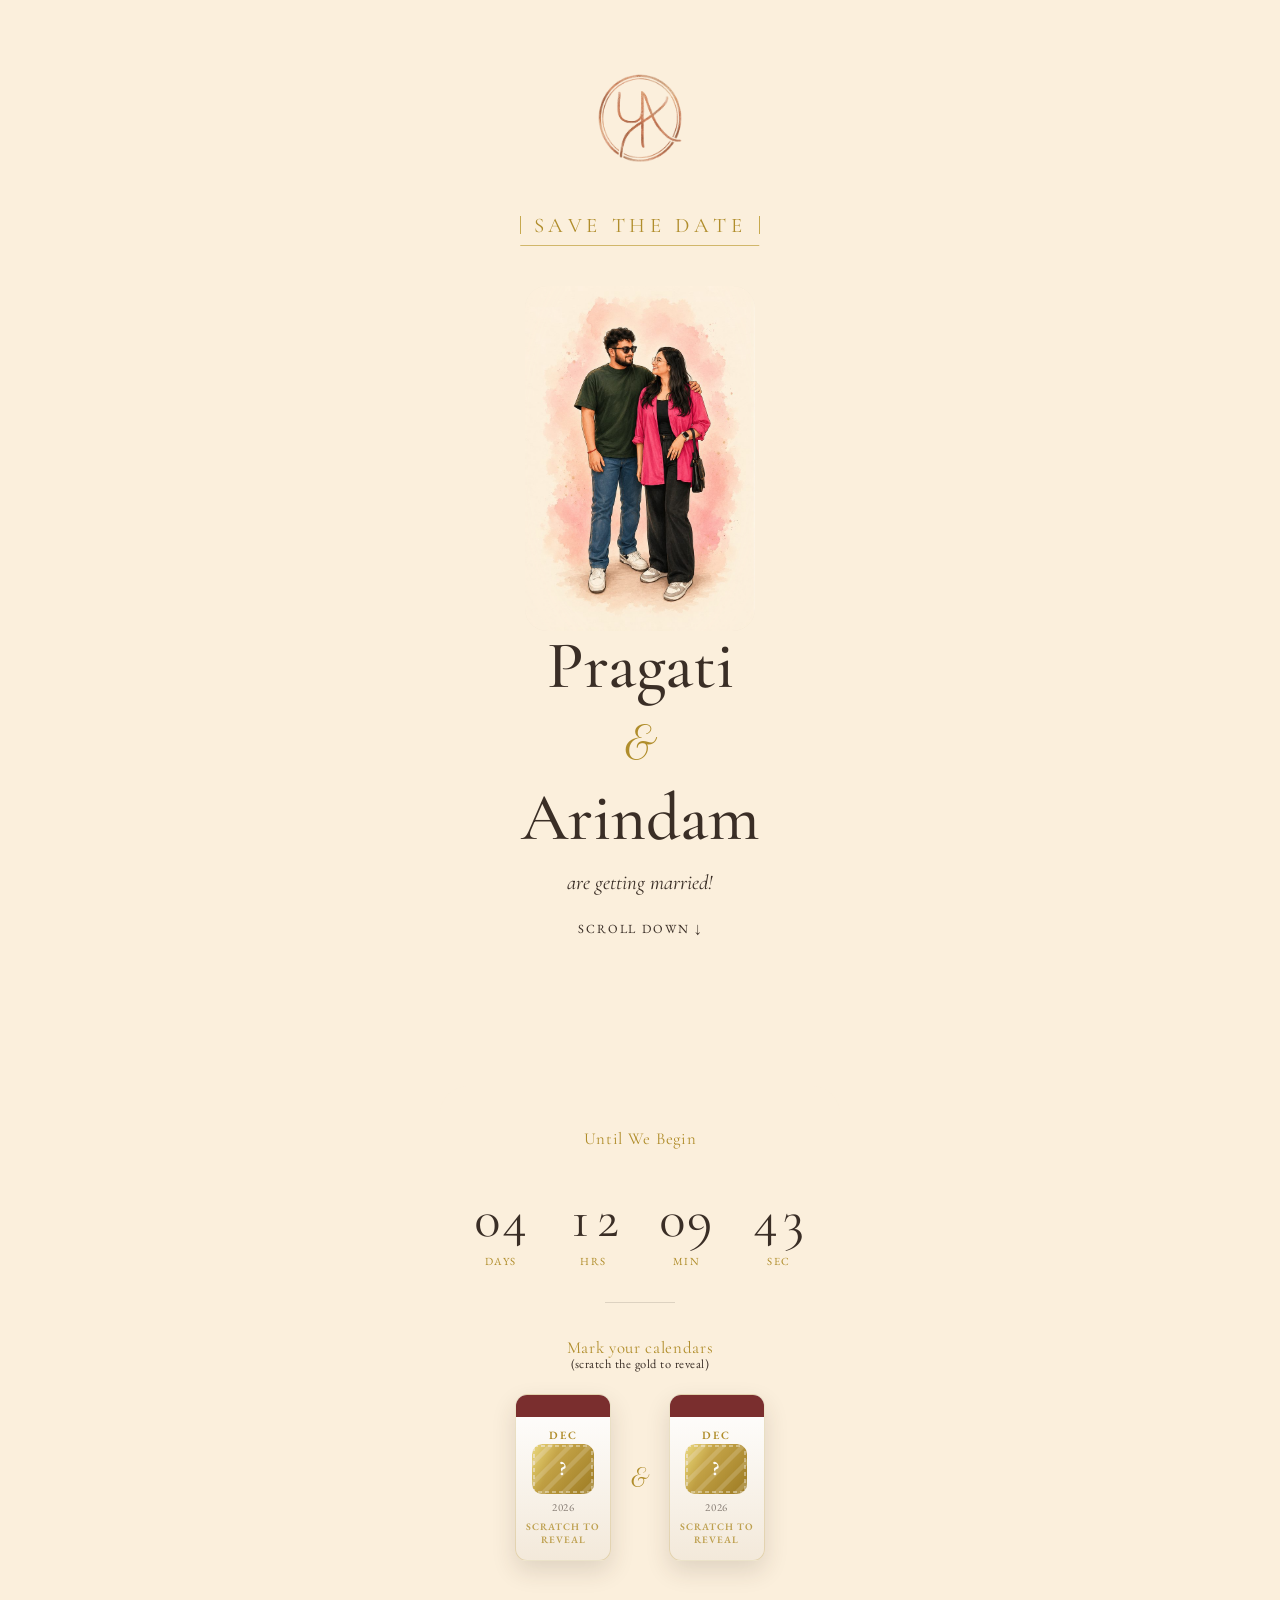
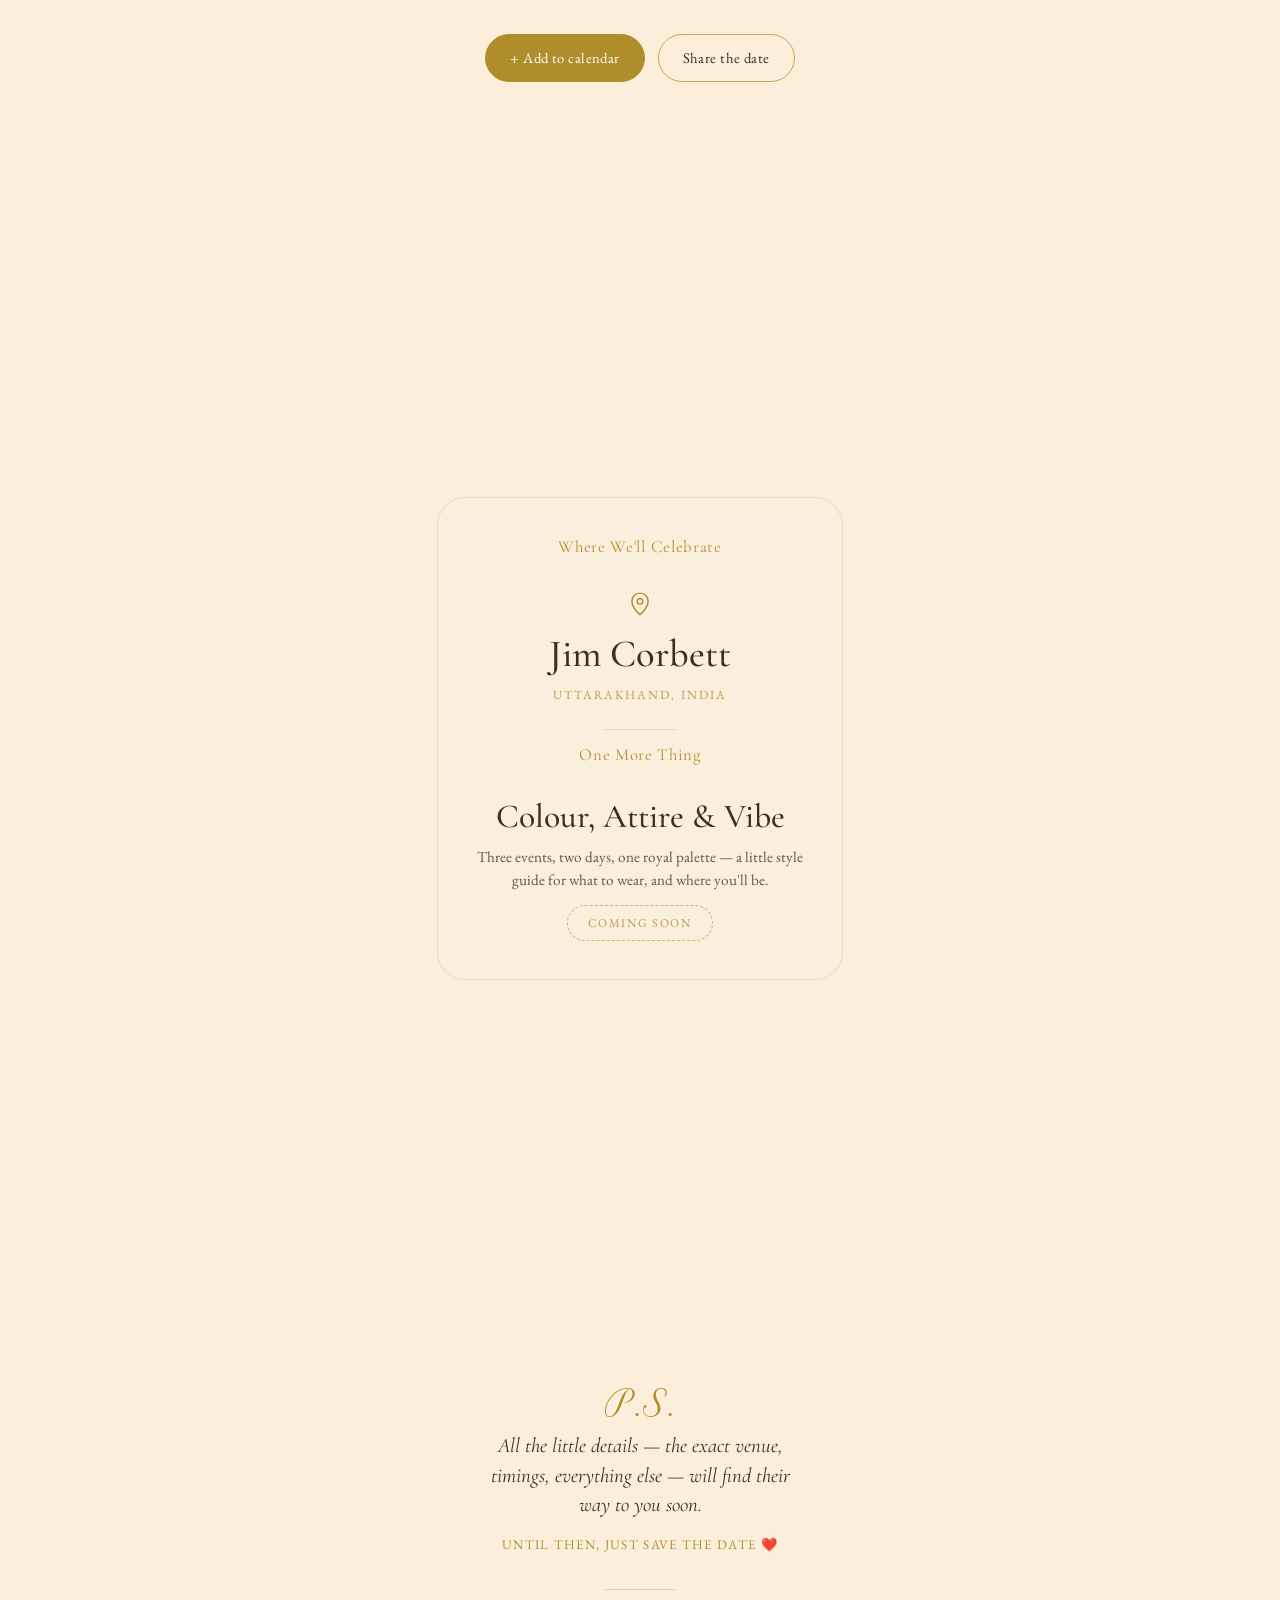
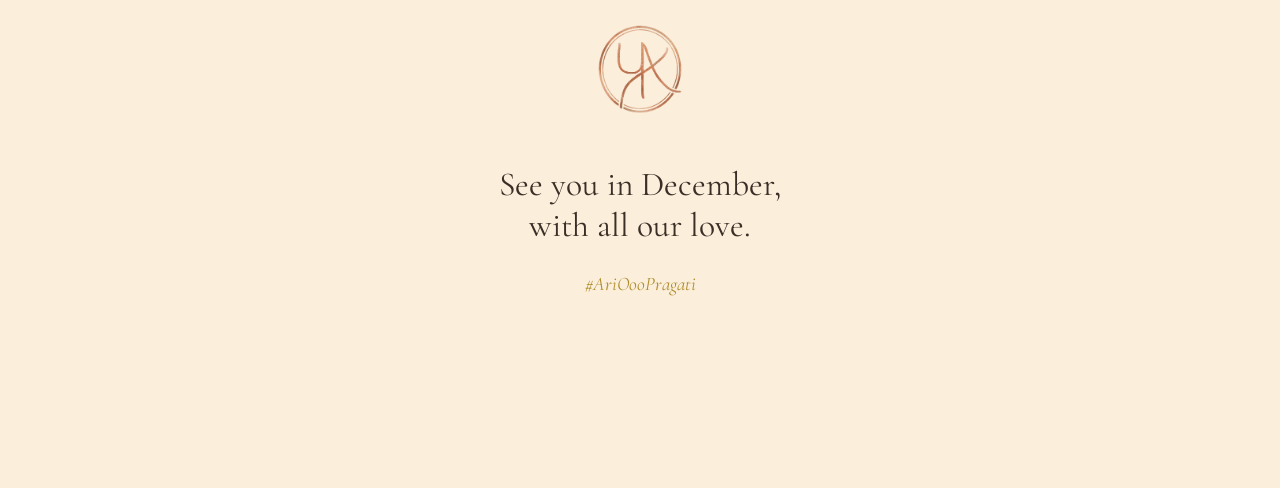
==== index.html @ 804a7d9b "Add location card" ====
<!DOCTYPE html>
<html lang="en">
<head>
<meta charset="UTF-8">
<meta name="viewport" content="width=device-width, initial-scale=1.0, viewport-fit=cover">
<title>Pragati &amp; Arindam — Save the Date</title>
<meta name="description" content="Pragati &amp; Arindam are getting married, 11–12 December 2026.">
<meta property="og:title" content="Pragati &amp; Arindam — Save the Date">
<meta property="og:description" content="11–12 December 2026 · #AriOooPragati">
<meta property="og:type" content="website">
<meta name="theme-color" content="#FBF4E8">

<link rel="preconnect" href="https://fonts.googleapis.com">
<link rel="preconnect" href="https://fonts.gstatic.com" crossorigin>
<link href="https://fonts.googleapis.com/css2?family=Cormorant+Garamond:ital,wght@0,400;0,500;0,600;1,500&family=EB+Garamond:wght@400;500;600&family=Petit+Formal+Script&display=swap" rel="stylesheet">

<link rel="stylesheet" href="css/style.css">
<link rel="icon" href="data:image/svg+xml,<svg xmlns=%22http://www.w3.org/2000/svg%22 viewBox=%220 0 100 100%22><text y=%22.9em%22 font-size=%2290%22>❤️</text></svg>">
</head>
<body>

<a class="skip-link" href="#main">Skip to content</a>

<div class="ambient-petals" id="ambient-petals" aria-hidden="true"></div>

<main id="main">

  <!-- ============ HERO ============ -->
  <section id="hero" class="section hero" aria-label="Announcement">
    <div class="monogram monogram--tap" id="hero-monogram" role="button" tabindex="0" aria-label="Tap for a surprise">
       <img src="assets/monogram.PNG" alt="P and A monogram" class="monogram-img">
    </div>

    <p class="std" aria-label="Save the date">
      <span class="std-bracket" aria-hidden="true"></span>
      <span class="std-word" id="std-word" aria-hidden="true">SAVE THE DATE</span>
      <span class="std-bracket" aria-hidden="true"></span>
    </p>

    <!-- Illustrated couple -->
    <div class="couple-wrap reveal r5" id="couple-wrap" role="button" tabindex="0" aria-label="Tap to celebrate">
      <div class="couple-tilt" id="couple-tilt">
        <img class="couple-illustration" id="couple-photo" src="assets/couple.jpg" alt="Illustrated caricature of Pragati and Arindam" width="700" height="1051" loading="eager">
      </div>
    </div>

    <h1 class="hero-names">
      <span class="reveal r1">Pragati</span>
      <span class="reveal r2 hero-amp"><span class="amp-glyph">&amp;</span></span>
      <span class="reveal r3">Arindam</span>
    </h1>
    <p class="reveal r4 hero-sub">are getting married!</p>


    <p class="reveal r7 scroll-cue" aria-hidden="true">scroll down <span class="cue-arrow">↓</span></p>
  </section>

  <!-- ============ SAVE THE DATE — Calendar flip ============ -->
  <section id="save-date" class="section save-date-section">
    <div class="save-date-wrapper">
        <div class="countdown-block will-reveal">
            <p class="eyebrow">Until We Begin</p>
            <div class="countdown" id="countdown-clock">
              <div class="count-unit"><span class="count-num" id="cd-days">00</span><span class="count-label">days</span></div>
              <div class="count-unit"><span class="count-num" id="cd-hours">00</span><span class="count-label">hrs</span></div>
              <div class="count-unit"><span class="count-num" id="cd-mins">00</span><span class="count-label">min</span></div>
              <div class="count-unit"><span class="count-num" id="cd-secs">00</span><span class="count-label">sec</span></div>
            </div>
        </div>
        <div class="divider will-reveal"></div>
        <div class="calendar-block will-reveal">
          <p class="eyebrow will-reveal">Mark your calendars</p>
          <p class="scratch-note will-reveal">(scratch the gold to reveal)</p>
          <p class="sr-only">Wedding dates: December 11 and 12, 2026.</p>
          <div class="calendar-flip will-reveal">
            <div class="flip-card">
              <span class="flip-month">DEC</span>
              <span class="scratch-wrap" data-scratch-card>
                <span class="flip-day">11</span>
                <canvas class="scratch-canvas" aria-hidden="true"></canvas>
              </span>
              <span class="flip-year">2026</span>
              <span class="scratch-hint">scratch to reveal</span>
            </div>
            <span class="flip-joiner">&amp;</span>
            <div class="flip-card">
              <span class="flip-month">DEC</span>
              <span class="scratch-wrap" data-scratch-card>
                <span class="flip-day">12</span>
                <canvas class="scratch-canvas" aria-hidden="true"></canvas>
              </span>
              <span class="flip-year">2026</span>
              <span class="scratch-hint">scratch to reveal</span>
            </div>
          </div>
        </div>
    <div class="action-row will-reveal">
      <button class="btn btn-primary" id="add-calendar-btn" type="button">
        <span>+ Add to calendar</span>
      </button>
      <button class="btn btn-ghost" id="share-btn" type="button">
        <span>Share the date</span>
      </button>
    </div>
    <p class="toast" id="toast" role="status" aria-live="polite"></p>
    </div>
  </section>

  <!-- ============ VENUE + DRESS CODE TEASER (merged) ============ -->
  <section id="details-teaser" class="section venue-teaser-section">
    <div class="venue-teaser-wrapper will-reveal">
      <p class="eyebrow">Where We'll Celebrate</p>
      <svg class="venue-pin" viewBox="0 0 24 24" aria-hidden="true" focusable="false">
        <path d="M12 2C7.86 2 4.5 5.36 4.5 9.5 4.5 15.13 12 22 12 22s7.5-6.87 7.5-12.5C19.5 5.36 16.14 2 12 2z" fill="none" stroke="currentColor" stroke-width="1.3" stroke-linejoin="round"/>
        <circle cx="12" cy="9.5" r="2.6" fill="none" stroke="currentColor" stroke-width="1.3"/>
      </svg>
      <h2 class="venue-teaser-title">Jim Corbett</h2>
      <p class="venue-teaser-state">Uttarakhand, India</p>

      <div class="divider teaser-divider"></div>

      <p class="eyebrow">One More Thing</p>
      <h2 class="dress-teaser-title">Colour, Attire &amp; Vibe</h2>
      <p class="dress-teaser-sub">Three events, two days, one royal palette — a little style guide for what to wear, and where you'll be.</p>
      <span class="coming-soon-badge">Coming soon</span>
    </div>
  </section>

  <!-- ============ P.S. + CLOSING (merged) ============ -->
  <section id="closing" class="section closing-section">
    <p class="ps-mark will-reveal">P.S.</p>
    <p class="ps-line will-reveal">All the little details — the exact venue, timings, everything else — will find their way to you soon.</p>
    <p class="ps-sub will-reveal">Until then, just save the date ❤️</p>

    <div class="closing-divider will-reveal" aria-hidden="true"></div>

    <div class="monogram monogram--tap will-reveal" id="closing-monogram" role="button" tabindex="0" aria-label="Tap for a surprise">
      <img src="assets/monogram.PNG" alt="P and A monogram" class="monogram-img">
    </div>
    <p class="closing-line will-reveal">See you in December,</p>
    <p class="closing-line will-reveal">with all our love.</p>
    <p class="closing-hashtag will-reveal">#AriOooPragati</p>
  </section>

</main>

<script src="js/main.js" defer></script>
</body>
</html>
---- css/style.css ----
/* ============================================================
   Pragati & Arindam — Save the Date (v2)
   ============================================================ */

:root{
  --ivory: #fbefdc;
  --ivory-deep: #F3E9DA;
  --ink: #3A2E26;
  --gold: #B08D2B;
  --gold-soft: #C7A94F;
  --marigold: #E08A2C;
  --wine: #7A2E2E;

  --font-display: 'Cormorant Garamond', serif;
  --font-body: 'EB Garamond', serif;
  --font-script: 'Petit Formal Script', cursive;

  --ease: cubic-bezier(.22,.9,.28,1);

  /* Robust viewport height: vh first (universal fallback), dvh overrides where supported */
  --vh100: 100vh;
}

*, *::before, *::after{ box-sizing: border-box; -webkit-tap-highlight-color: transparent; }

html{
  scroll-behavior: smooth;
  -webkit-text-size-adjust: 100%;
  text-size-adjust: 100%;
}

body{
  margin:0;
  width: 100%;
  font-family: var(--font-body);
  background: var(--ivory);
  color: var(--ink);
  overflow-x: hidden;
  position: relative;
}

h1,h2,h3{ font-family: var(--font-display); font-weight: 500; margin: 0; }
p{ margin: 0; }
img{ max-width: 100%; display:block; }
a{ color: inherit; }
button{ font-family: inherit; }

.skip-link{
  position:absolute; left:-9999px; top:auto;
  background: var(--gold); color:#fff; padding: .6em 1em; z-index: 999;
}
.skip-link:focus{ left: 1em; top: 1em; }

/* ============ Section base — robust full height ============ */
.section{
  width: 100%;
  min-height: var(--vh100);
  min-height: 100dvh; /* progressive enhancement, ignored by unsupported browsers */
  display:flex;
  flex-direction: column;
  align-items:center;
  justify-content:center;
  text-align:center;
  padding: 3.2rem 1.5rem;
  position: relative;
}

.eyebrow{
  font-family: var(--font-display);
  font-size: 1.05rem;
  letter-spacing: .04em;
  color: var(--gold);
  margin-bottom: 1.4rem;
}

.std{
  font-family: var(--font-display);
  font-size: 1.3rem;
  letter-spacing: .22em;
  color: var(--gold);
  margin-bottom: 1.6rem;
  display: inline-flex;
  align-items: center;
  gap: .6em;
  position: relative;
}
.std-bracket{
  display: inline-block;
  width: 1px;
  height: .85em;
  background: var(--gold-soft);
  transform: scaleY(0);
  transform-origin: center;
  animation: bracket-open .6s var(--ease) forwards;
  animation-delay: .1s;
}
.std-word{ display: inline-flex; }
.std-letter{
  display: inline-block;
  opacity: 0;
  filter: blur(4px);
  transform: translateY(8px);
  animation: letter-ink-in .7s var(--ease) forwards;
}
.std::after{
  content: '';
  position: absolute;
  left: 50%;
  bottom: -8px;
  width: 0;
  height: 1px;
  background: var(--gold-soft);
  opacity: .8;
  transform: translateX(-50%);
  animation: underline-draw .8s ease-out forwards;
  animation-delay: 1.75s;
}
@keyframes bracket-open{ to{ transform: scaleY(1); } }
@keyframes letter-ink-in{ to{ opacity: 1; filter: blur(0); transform: translateY(0); } }
@keyframes underline-draw{ to{ width: 100%; } }


/* ============================================================
   Ambient petals — continuous, behind all content
   ============================================================ */
.ambient-petals{
  position: fixed;
  inset: 0;
  overflow: visible;
  pointer-events: none;
  z-index: 9999;
}
.petal{
  position:absolute;
  top: -5%;
  width: 9px; height: 13px;
  border-radius: 60% 0 60% 0;
  opacity: .4;
  animation-name: drift;
  animation-timing-function: linear;
  animation-iteration-count: infinite;
}
@keyframes drift{
  0%{ transform: translate(0,0) rotate(0deg); }
  100%{ transform: translate(var(--dx,40px), 108vh) rotate(320deg); }
}
.heart{
  position:absolute;
  width: 22px; height: 22px;
  opacity: .95;
  animation-name: heart-rise;
  animation-timing-function: ease-out;
  animation-fill-mode: forwards;
  pointer-events: none;
  z-index: 1;
}
.heart svg{ width: 100%; height: 100%; display: block; }
@keyframes heart-rise{
  0%{ transform: translate(0,0) scale(.6); opacity: .95; }
  100%{ transform: translate(var(--dx,0), -140px) scale(1.1); opacity: 0; }
}

/* "Double-tap to love" style pop, centered on the couple photo */
.big-heart{
  position: absolute;
  top: 46%;
  left: 50%;
  width: 30%;
  max-width: 78px;
  aspect-ratio: 32 / 29;
  transform: translate(-50%,-50%) scale(.3) rotate(-6deg);
  opacity: 0;
  pointer-events: none;
  z-index: 3;
  filter: drop-shadow(0 10px 20px rgba(122,46,46,.35));
  animation: big-heart-pop 1.05s cubic-bezier(.22,.9,.28,1) forwards;
}
.big-heart svg{ width: 100%; height: 100%; display: block; }
@keyframes big-heart-pop{
  0%{ opacity: 0; transform: translate(-50%,-50%) scale(.3) rotate(-6deg); }
  18%{ opacity: 1; transform: translate(-50%,-50%) scale(1.15) rotate(3deg); }
  34%{ transform: translate(-50%,-50%) scale(1) rotate(0deg); }
  78%{ opacity: 1; }
  100%{ opacity: 0; transform: translate(-50%,-50%) scale(1.06) translateY(-16%); }
}

/* ============================================================
   Sections sit above the ambient layer
   ============================================================ */
main > .section, .save-date-section, .closing-section{
  position: relative;
  z-index: 1;
}

/* ============================================================
   Monogram
   ============================================================ */
.monogram{
  display:inline-flex;
  align-items:center;
  justify-content:center;
  gap: .35rem;
  width: 136px; height: 136px;
  border-radius: 50%;
  position: relative;
  font-family: var(--font-display);
  color: var(--ink);
  margin-bottom: 1.6rem;
}
.monogram::before{
  content:'';
  position:absolute; inset: 7px;
  border-radius: 50%;
}
.mono-letter{ font-size: 1.9rem; font-weight: 500; }
.mono-amp{ font-family: var(--font-script); font-size: 1.4rem; color: var(--gold); }
.monogram-img{
  width: 100%;
  height: 100%;
  object-fit: contain;
  border-radius: 50%;
  padding: 6px;
}

.monogram--tap{
  cursor: pointer;
  transition: transform .4s var(--ease);
}
.monogram--tap:hover, .monogram--tap:focus-visible{ transform: scale(1.06); }
.monogram--tap.zapped{ animation: mono-bump .5s var(--ease); }
@keyframes mono-bump{
  0%{ transform: scale(1); }
  40%{ transform: scale(1.18); }
  100%{ transform: scale(1); }
}

/* ============================================================
   Hero
   ============================================================ */
.hero-names{
  font-size: clamp(2.5rem, 10.5vw, 4.2rem);
  line-height: 1.05;
  display:flex;
  flex-direction:column;
  align-items:center;
  gap: .08em;
}
.hero-amp{
  display: flex;
  align-items: center;
  justify-content: center;
  height: .85em;
  margin: .1em 0;
}
.amp-glyph{
  font-family: var(--font-script);
  font-size: .68em;
  line-height: 1;
  color: var(--gold);
  display: inline-block;
  transform: translateY(0.05em); /* nudge for this typeface's optical center; adjust if needed */
}
.hero-sub{
  font-family: var(--font-display);
  font-style: italic;
  font-size: 1.3rem;
  margin-top: 1rem;
  opacity: .85;
}
.hero-date{
  margin-top: .6rem;
  font-size: 1.05rem;
  letter-spacing: .12em;
  text-transform: uppercase;
  color: var(--gold);
}
.scroll-cue{
  margin-top: 1.6rem;
  font-size: .78rem;
  letter-spacing: .16em;
  text-transform: uppercase;
  opacity: .55;
}
.cue-arrow{ display:inline-block; animation: bob 1.8s ease-in-out infinite; }
@keyframes bob{ 0%,100%{ transform: translateY(0); } 50%{ transform: translateY(6px); } }

/* Reveal on load, staggered */
.reveal{
  opacity: 0;
  filter: blur(6px);
  transform: translateY(14px);
  animation: reveal-in 1s var(--ease) forwards;
}
.r1{ animation-delay: .1s; }
.r2{ animation-delay: .28s; }
.r3{ animation-delay: .42s; }
.r4{ animation-delay: .62s; }
.r5{ animation-delay: .8s; }
.r6{ animation-delay: 1.05s; }
.r7{ animation-delay: 1.25s; }
@keyframes reveal-in{
  to{ opacity: 1; filter: blur(0); transform: translateY(0); }
}

/* Generic scroll-reveal for below-fold elements */
.will-reveal{
  opacity: 0;
  transform: translateY(22px);
  transition: opacity .8s var(--ease), transform .8s var(--ease);
}
.will-reveal.in-view{ opacity: 1; transform: translateY(0); }

/* ============================================================
   Couple illustration (caricature)
   ============================================================ */
.couple-wrap{
  margin-top: 1.4rem;
  cursor: pointer;
  display:flex;
  flex-direction:column;
  align-items:center;
  gap: .5rem;
  position: relative;
}
.couple-wrap::before, .couple-wrap::after{
  content:'';
  position: absolute;
  top: 46%;
  left: 50%;
  width: 210px;
  height: 210px;
  transform: translate(-50%,-50%) scale(.6);
  border-radius: 50%;
  border: 1px solid rgba(176,141,43,.4);
  opacity: 0;
  pointer-events: none;
  z-index: -1;
}
.couple-wrap.tapped::before{ animation: halo-ripple 1.15s ease-out; }
.couple-wrap.tapped::after{ animation: halo-ripple 1.15s ease-out .2s; }
@keyframes halo-ripple{
  0%{ opacity: .7; transform: translate(-50%,-50%) scale(.62); }
  100%{ opacity: 0; transform: translate(-50%,-50%) scale(1.28); }
}
.couple-tilt{
  transform-origin: 50% 85%;
  transition: transform .12s ease-out;
}
.couple-illustration{
  width: min(58vw, 230px);
  height: auto;
  border-radius: 22px;
  transform-origin: 50% 100%;
  transition: transform .15s ease-out;
  filter: drop-shadow(0 14px 22px rgba(58,46,38,.18));
  -webkit-mask-image: radial-gradient(ellipse 78% 92% at 50% 46%, black 62%, transparent 100%);
  mask-image: radial-gradient(ellipse 78% 92% at 50% 46%, black 62%, transparent 100%);
  animation: sway 4.6s ease-in-out infinite;
}
@keyframes sway{
  0%,100%{ transform: rotate(0deg) translateY(0); }
  50%{ transform: rotate(.6deg) translateY(-3px); }
}
.couple-caption{
  font-size: .78rem;
  letter-spacing: .06em;
  color: var(--gold);
  opacity: .75;
}
.couple-wrap.tapped .couple-illustration{
  animation: loving-pulse 1.15s cubic-bezier(.33,0,.2,1);
}
@keyframes loving-pulse{
  0%{ transform: scale(1); filter: drop-shadow(0 14px 22px rgba(58,46,38,.18)); }
  45%{ transform: scale(1.035); filter: drop-shadow(0 20px 30px rgba(176,141,43,.3)); }
  100%{ transform: scale(1); filter: drop-shadow(0 14px 22px rgba(58,46,38,.18)); }
}

.sr-only{
  position: absolute;
  width: 1px; height: 1px;
  padding: 0; margin: -1px;
  overflow: hidden;
  clip: rect(0,0,0,0);
  white-space: nowrap;
  border: 0;
}

/* ============================================================
   Save the date — flip calendar
   ============================================================ */

.save-date-wrapper{
    max-width:700px;
    margin:auto;

    padding:42px 32px;

    border-radius:28px;

    background:rgba(251, 239, 220);
    backdrop-filter:blur(18px);

    display:flex;
    flex-direction:column;
    gap:34px;
}

.divider{
    width:70px;
    height:1px;
    background:rgba(0,0,0,.12);
    margin:auto;
}

.save-title{

    font-size:2rem;
    font-family:var(--heading-font);

    margin-bottom:.4rem;
}

.save-subtitle{

    font-size:1rem;
    letter-spacing:.15em;

    text-transform:uppercase;

    opacity:.7;

    margin-bottom:24px;
}

.countdown-block{

    display:flex;
    flex-direction:column;

    align-items:center;

    gap:20px;
}

.calendar-block{

    text-align:center;

    display:flex;

    flex-direction:column;

    align-items:center;
}

.calendar-flip{
  display:flex;
  align-items:center;
  gap: 1.1rem;
  margin-bottom: 2.4rem;
}
.flip-card{
  width: 96px;
  background: linear-gradient(180deg, #fff, var(--ivory-deep));
  border-radius: 12px;
  box-shadow: 0 10px 24px rgba(58,46,38,.14), 0 1px 0 rgba(255,255,255,.6) inset;
  padding: .8rem 0 .9rem;
  display:flex;
  flex-direction:column;
  align-items:center;
  border: 1px solid rgba(176,141,43,.25);
  position: relative;
  overflow:hidden;
}
.flip-card::before{
  content:'';
  position:absolute; top:0; left:0; right:0; height: 22px;
  background: var(--wine);
}
.flip-month{
  margin-top: 20px;
  font-size: .7rem;
  letter-spacing: .16em;
  color: var(--gold);
  font-weight: 600;
}
.flip-day{
  font-family: var(--font-display);
  font-size: 2.6rem;
  line-height: 1;
  margin-top: .15rem;
}
.flip-year{ font-size: .68rem; opacity: .6; margin-top: .2rem; letter-spacing: .08em; }
.flip-joiner{ font-family: var(--font-script); font-size: 1.6rem; color: var(--gold); }

/* ---- Scratch-to-reveal date ---- */
.scratch-note{
  font-size: .78rem;
  letter-spacing: .04em;
  opacity: .6;
  margin: -1.6rem 0 1.4rem;
}
.scratch-wrap{
  position: relative;
  display: flex;
  align-items: center;
  justify-content: center;
  min-width: 3.9rem;
  min-height: 2.7rem;
  padding: .2rem .3rem;
  margin: .15rem 0;
  border-radius: 10px;
  overflow: hidden;
}
.scratch-canvas{
  position: absolute;
  inset: 0;
  border-radius: 10px;
  cursor: grab;
  touch-action: none;
  box-shadow: 0 1px 0 rgba(255,255,255,.35) inset;
  transition: opacity .55s var(--ease), transform .55s var(--ease);
}
.scratch-canvas:active{ cursor: grabbing; }
.scratch-canvas.revealed{
  opacity: 0;
  transform: scale(1.18);
  pointer-events: none;
}
.scratch-wrap::after{
  content: '';
  position: absolute;
  inset: 0;
  border-radius: 10px;
  background: linear-gradient(115deg, transparent 25%, rgba(255,255,255,.65) 50%, transparent 75%);
  background-size: 220% 100%;
  background-position: -60% 0;
  animation: scratch-shimmer 2.4s ease-in-out infinite;
  mix-blend-mode: overlay;
  pointer-events: none;
}
.scratch-wrap.done::after{ display: none; }
@keyframes scratch-shimmer{
  0%{ background-position: -60% 0; }
  55%, 100%{ background-position: 160% 0; }
}
.scratch-hint{
  display: block;
  margin-top: .35rem;
  font-size: .62rem;
  font-weight: 600;
  letter-spacing: .1em;
  text-transform: uppercase;
  color: var(--gold);
  opacity: .8;
  transition: opacity .4s var(--ease);
}
.scratch-hint.done{ opacity: 0; }

/* Buttons */
.action-row{ display:flex; gap: .8rem; flex-wrap: wrap; justify-content:center; }
.btn{
  border-radius: 999px;
  padding: .85rem 1.5rem;
  font-size: .92rem;
  letter-spacing: .03em;
  border: 1px solid var(--gold-soft);
  background: transparent;
  color: var(--ink);
  cursor: pointer;
  transition: transform .25s var(--ease), background .25s var(--ease), color .25s var(--ease);
}
.btn-primary{ background: var(--gold); color: #fff; border-color: var(--gold); }
.btn:hover, .btn:focus-visible{ transform: translateY(-2px); }
.btn-primary:hover{ background: #9c7a22; }
.btn-ghost:hover{ background: rgba(176,141,43,.08); }

.toast{
  margin-top: 1rem;
  font-size: .85rem;
  color: var(--gold);
  min-height: 1.2em;
  opacity: 0;
  transition: opacity .4s var(--ease);
}
.toast.show{ opacity: 1; }

/* ============================================================
   Countdown
   ============================================================ */
.countdown{ display:flex; gap: clamp(1rem, 4vw, 2.2rem); }
.count-unit{ display:flex; flex-direction:column; align-items:center; min-width: 3.6rem; }
.count-num{
  font-family: var(--font-display);
  font-size: clamp(2.2rem, 8vw, 3.4rem);
  font-variant-numeric: tabular-nums;
  line-height:1;
}
.count-label{ margin-top: .5rem; font-size: .68rem; letter-spacing: .14em; text-transform: uppercase; color: var(--gold); }

/* ============================================================
   Events — swipeable card carousel
   ============================================================ */
.events-hint{ font-size: .78rem; letter-spacing: .06em; opacity: .55; margin-bottom: 1.6rem; }

.card-carousel{
  display:flex;
  gap: 1rem;
  overflow-x: auto;
  scroll-snap-type: x mandatory;
  width: 100%;
  max-width: 420px;
  padding: .4rem .2rem 1rem;
  -webkit-overflow-scrolling: touch;
  scrollbar-width: none;
}
.card-carousel::-webkit-scrollbar{ display:none; }

.event-card-mini{
  flex: 0 0 100%;
  scroll-snap-align: center;
  background: #fff;
  border-radius: 18px;
  border: 1px solid rgba(176,141,43,.2);
  box-shadow: 0 12px 28px rgba(58,46,38,.08);
  padding: 1.6rem 1.5rem;
  text-align: left;
  border-top: 4px solid var(--accent);
}
.mini-eyebrow{ font-size: .7rem; letter-spacing: .18em; text-transform: uppercase; color: var(--accent); }
.mini-title{ font-size: 1.7rem; margin-top: .3rem; }
.mini-time{ font-family: var(--font-display); font-style: italic; opacity: .75; margin-top: .15rem; }
.mini-desc{ margin-top: .7rem; font-size: .95rem; line-height: 1.45; }
.mini-dress{ margin-top: .8rem; font-size: .88rem; line-height: 1.4; }
.mini-swatches{ display:flex; gap: .4rem; margin-top: .7rem; }
.mini-swatches span{ width: 18px; height: 18px; border-radius: 50%; border: 1px solid rgba(0,0,0,.1); }
.mini-venue{ margin-top: .8rem; font-size: .82rem; opacity: .65; }

.carousel-dots{ display:flex; gap: .5rem; margin-top: .4rem; }
.dot{ width: 6px; height: 6px; border-radius: 50%; background: rgba(176,141,43,.3); transition: background .3s var(--ease), transform .3s var(--ease); }
.dot.active{ background: var(--gold); transform: scale(1.3); }

/* ============================================================
   Venue teaser
   ============================================================ */
.venue-teaser-section{ padding-top: 2rem; padding-bottom: 2rem; }
.venue-teaser-wrapper{
  max-width: 460px;
  margin: auto;
  padding: 38px 32px;
  border-radius: 28px;
  background: rgba(251, 239, 220, .6);
  border: 1px solid rgba(176,141,43,.18);
  display: flex;
  flex-direction: column;
  align-items: center;
  gap: .55rem;
}
.venue-pin{
  width: 26px;
  height: 26px;
  color: var(--gold);
  margin-top: .2rem;
  margin-bottom: .3rem;
}
.venue-teaser-title{ font-size: clamp(1.9rem, 7vw, 2.4rem); }
.venue-teaser-state{
  font-size: .78rem;
  letter-spacing: .16em;
  text-transform: uppercase;
  color: var(--gold);
  opacity: .85;
}
.venue-teaser-sub{
  margin-top: .7rem;
  font-size: .95rem;
  line-height: 1.5;
  opacity: .8;
  max-width: 340px;
}
.venue-teaser-wrapper .coming-soon-badge{ margin-top: .3rem; }
.teaser-divider{ margin: 1.1rem auto .3rem; }

/* ============================================================
   Dress code teaser
   ============================================================ */
.dress-teaser-section{ padding-top: 2rem; padding-bottom: 2rem; }
.dress-teaser-wrapper{
  max-width: 460px;
  margin: auto;
  padding: 38px 32px;
  border-radius: 28px;
  background: rgba(251, 239, 220, .6);
  border: 1px solid rgba(176,141,43,.18);
  display: flex;
  flex-direction: column;
  align-items: center;
  gap: .9rem;
}
.dress-teaser-title{ font-size: clamp(1.7rem, 6vw, 2.1rem); }
.dress-teaser-sub{
  font-size: .95rem;
  line-height: 1.5;
  opacity: .8;
  max-width: 340px;
}
.coming-soon-badge{
  margin-top: .6rem;
  display: inline-block;
  padding: .55rem 1.3rem;
  border-radius: 999px;
  border: 1px dashed var(--gold-soft);
  font-size: .74rem;
  letter-spacing: .14em;
  text-transform: uppercase;
  color: var(--gold);
  opacity: .85;
}

/* ============================================================
   Contacts
   ============================================================ */
/* ============================================================
   P.S. note — informal, no card, matches ink/gold language
   ============================================================ */
.ps-mark{
  font-family: var(--font-script);
  font-size: 2.2rem;
  color: var(--gold);
  margin-bottom: .4rem;
}
.ps-line{
  font-family: var(--font-display);
  font-style: italic;
  font-size: 1.3rem;
  line-height: 1.4;
  max-width: 320px;
}
.ps-sub{
  margin-top: 1.1rem;
  font-size: .82rem;
  letter-spacing: .1em;
  text-transform: uppercase;
  color: var(--gold);
  opacity: .8;
}

/* ============================================================
   Closing (now shares a page with the P.S. note above it)
   ============================================================ */
.closing-divider{
  width: 70px;
  height: 1px;
  background: rgba(0,0,0,.12);
  margin: 2.2rem 0 .2rem;
}
.closing-section .monogram{ margin-top: .6rem; }
.closing-line{ font-family: var(--font-display); font-size: clamp(1.5rem, 6vw, 2.1rem); }
.closing-hashtag{
  margin-top: 1.6rem;
  font-family: var(--font-display);
  font-style: italic;
  font-size: 1.2rem;
  color: var(--gold);
}

/* ============================================================
   Accessibility
   ============================================================ */
:focus-visible{ outline: 2px solid var(--gold); outline-offset: 3px; }

/* Reduced-motion is intentionally not special-cased here — every animation
   on this page (petals, hearts, taps, idle sway, tilt) always plays, on
   every device, regardless of system motion settings. This is a deliberate
   choice for a small, personal invite site rather than a general product. */

@media (max-width: 380px){
  .monogram{ width: 96px; height: 96px; }
  .mono-letter{ font-size: 1.6rem; }
  .countdown{ gap: .8rem; }
  .flip-card{ width: 84px; }
  .scratch-wrap{ min-width: 3.3rem; min-height: 2.3rem; }
}
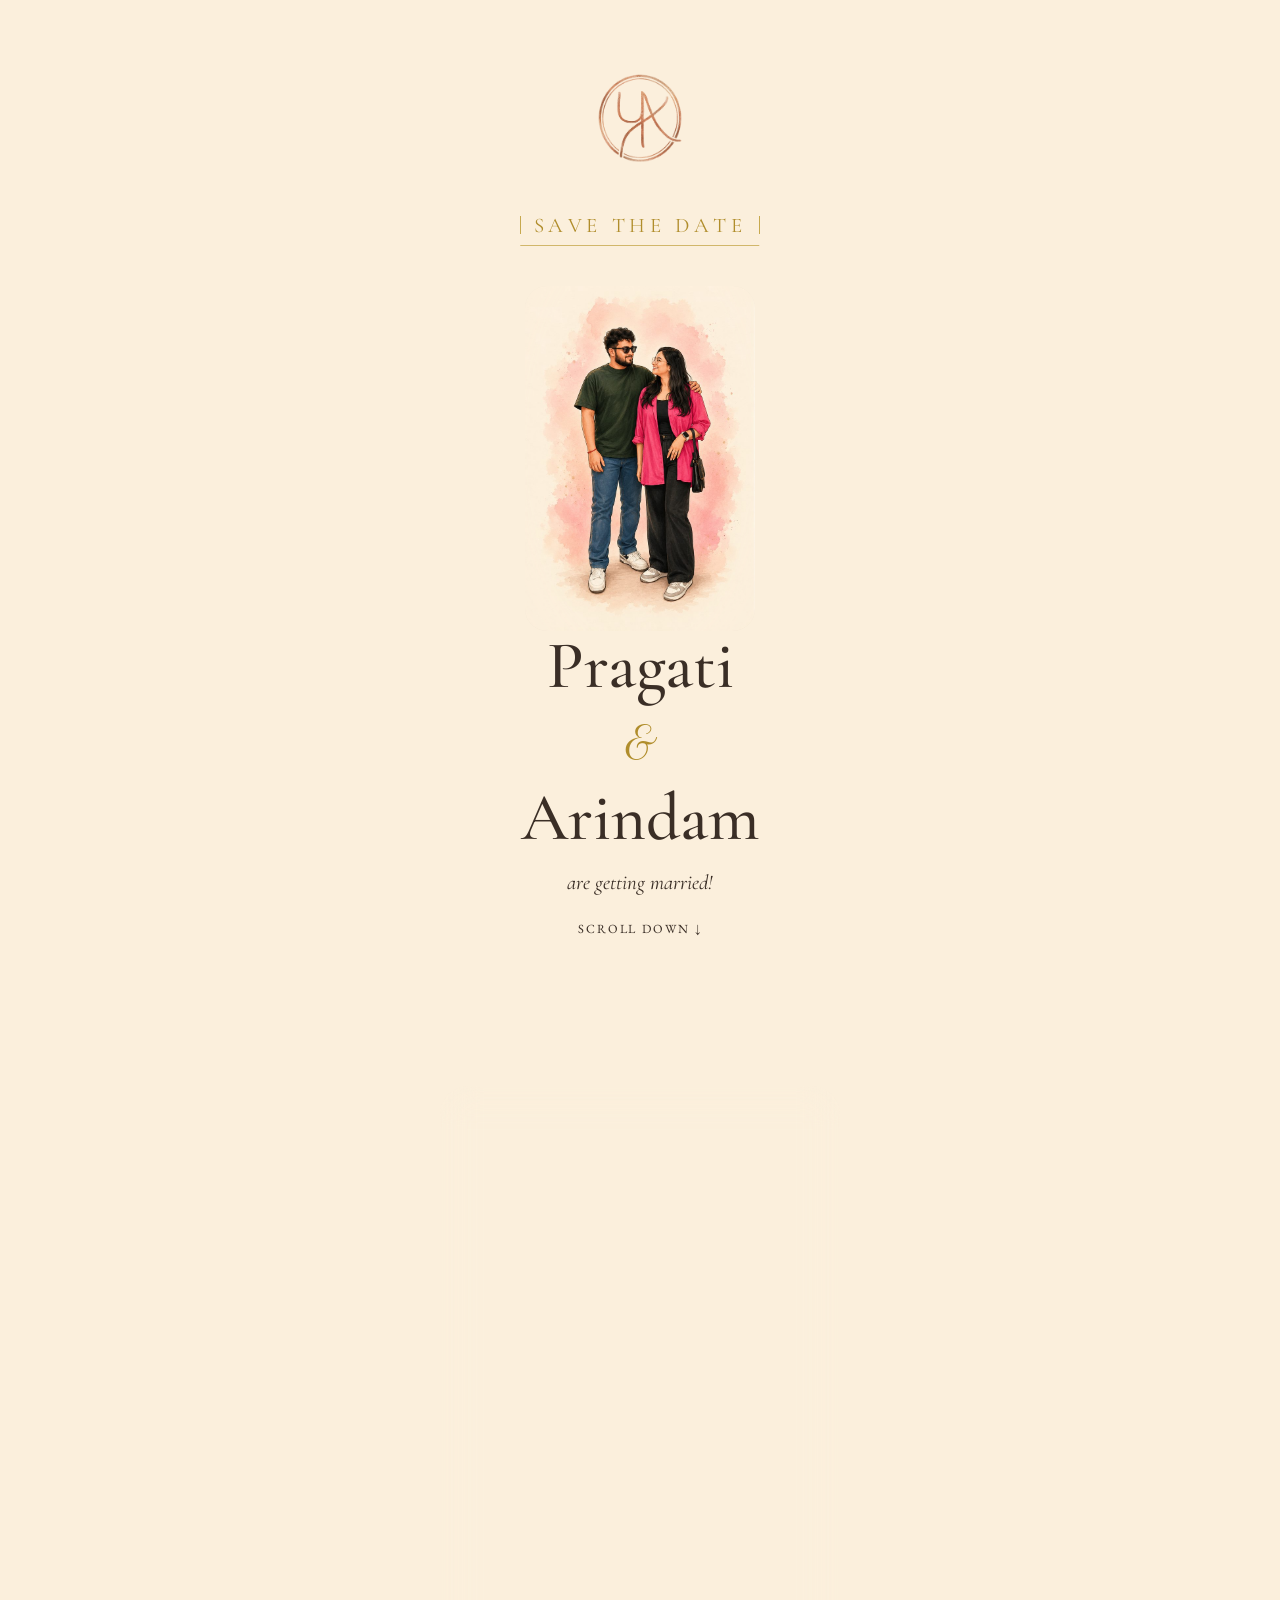
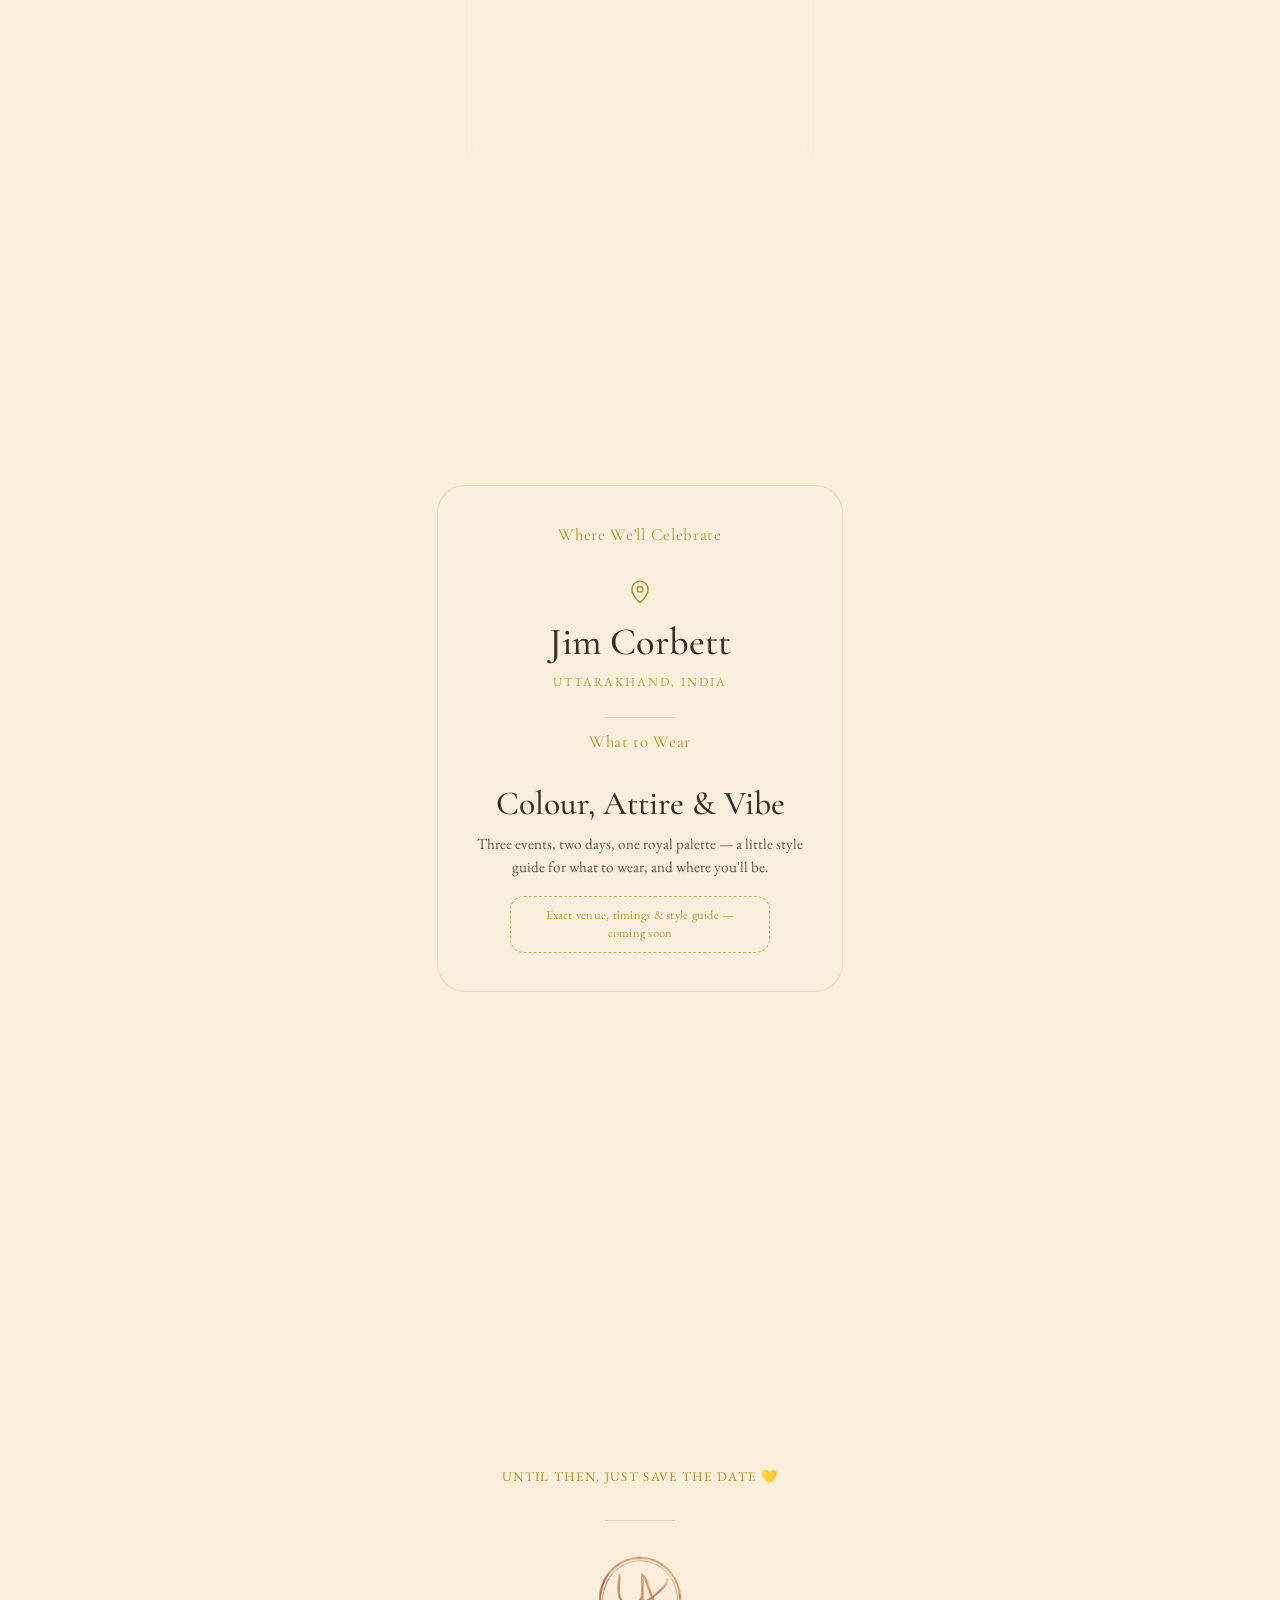
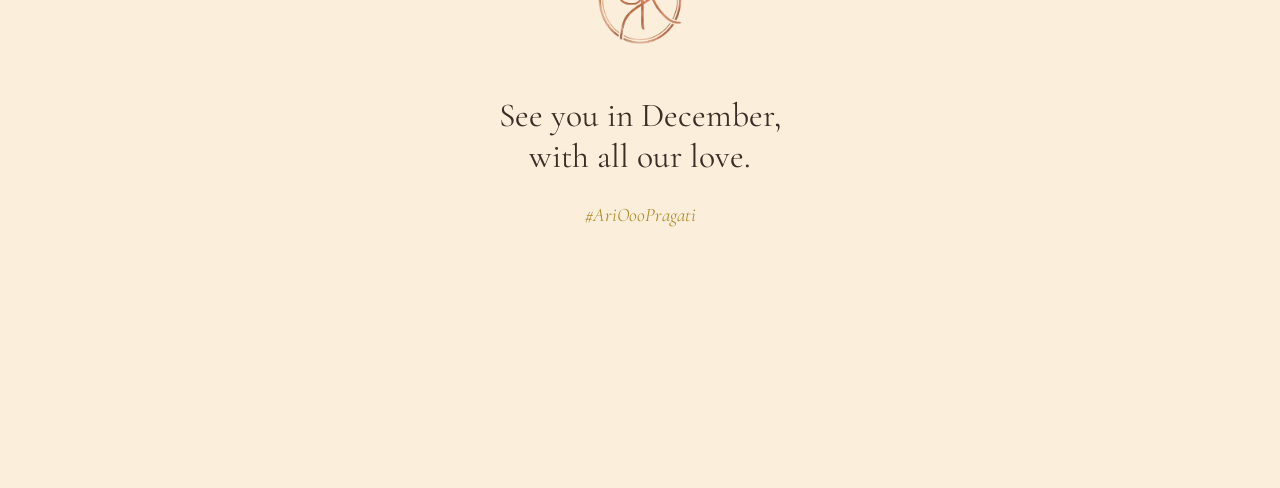
==== commit 35f41f8d: "Style guide refactoring" ====
--- a/index.html
+++ b/index.html
@@ -119,18 +119,16 @@
 
       <div class="divider teaser-divider"></div>
 
-      <p class="eyebrow">One More Thing</p>
+      <p class="eyebrow">What to Wear</p>
       <h2 class="dress-teaser-title">Colour, Attire &amp; Vibe</h2>
       <p class="dress-teaser-sub">Three events, two days, one royal palette — a little style guide for what to wear, and where you'll be.</p>
-      <span class="coming-soon-badge">Coming soon</span>
+      <span class="details-note">Exact venue, timings &amp; style guide — coming soon</span>
     </div>
   </section>
 
   <!-- ============ P.S. + CLOSING (merged) ============ -->
   <section id="closing" class="section closing-section">
-    <p class="ps-mark will-reveal">P.S.</p>
-    <p class="ps-line will-reveal">All the little details — the exact venue, timings, everything else — will find their way to you soon.</p>
-    <p class="ps-sub will-reveal">Until then, just save the date ❤️</p>
+    <p class="ps-sub will-reveal">Until then, just save the date 💛</p>
 
     <div class="closing-divider will-reveal" aria-hidden="true"></div>
 
--- a/css/style.css
+++ b/css/style.css
@@ -681,6 +681,19 @@
 }
 .venue-teaser-wrapper .coming-soon-badge{ margin-top: .3rem; }
 .teaser-divider{ margin: 1.1rem auto .3rem; }
+.details-note{
+  margin-top: .5rem;
+  display: inline-block;
+  max-width: 260px;
+  padding: .6rem 1.1rem;
+  border-radius: 14px;
+  border: 1px dashed var(--gold-soft);
+  font-size: .78rem;
+  letter-spacing: .02em;
+  line-height: 1.45;
+  color: var(--gold);
+  opacity: .9;
+}
 
 /* ============================================================
    Dress code teaser
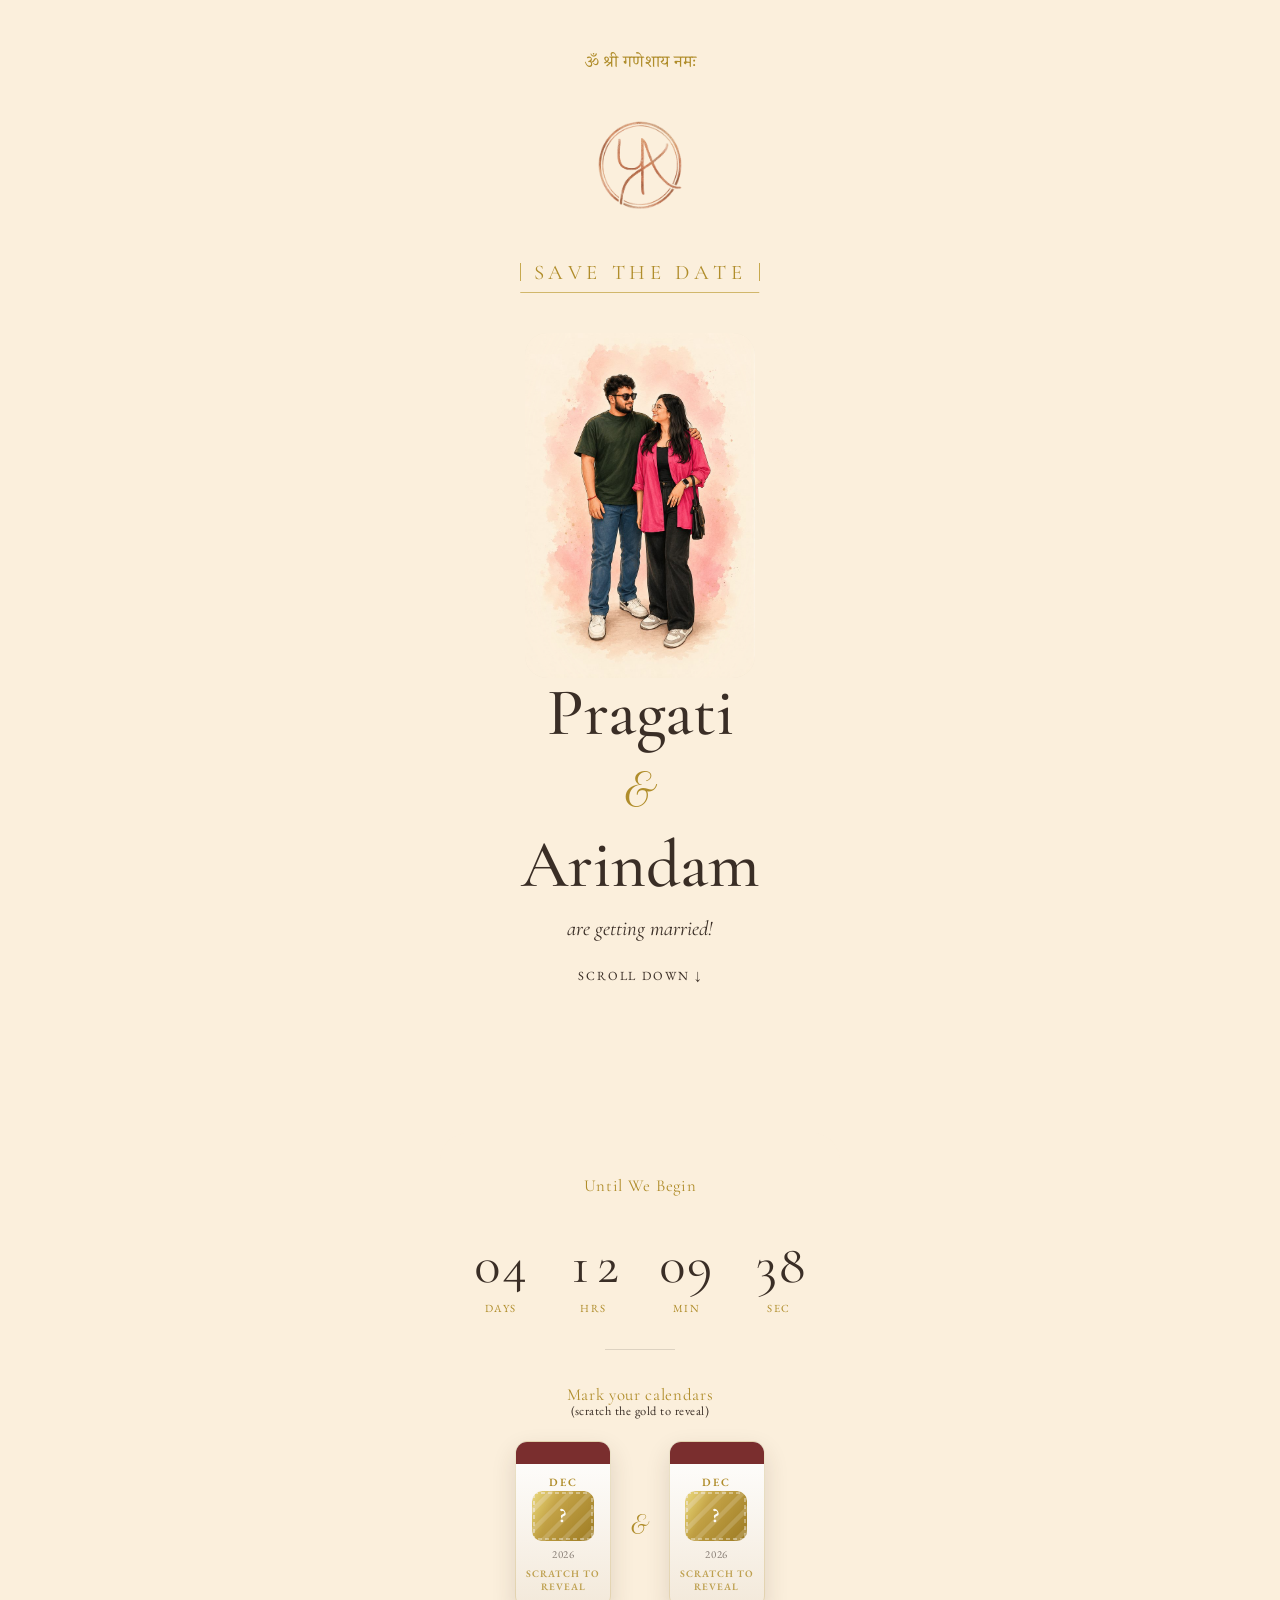
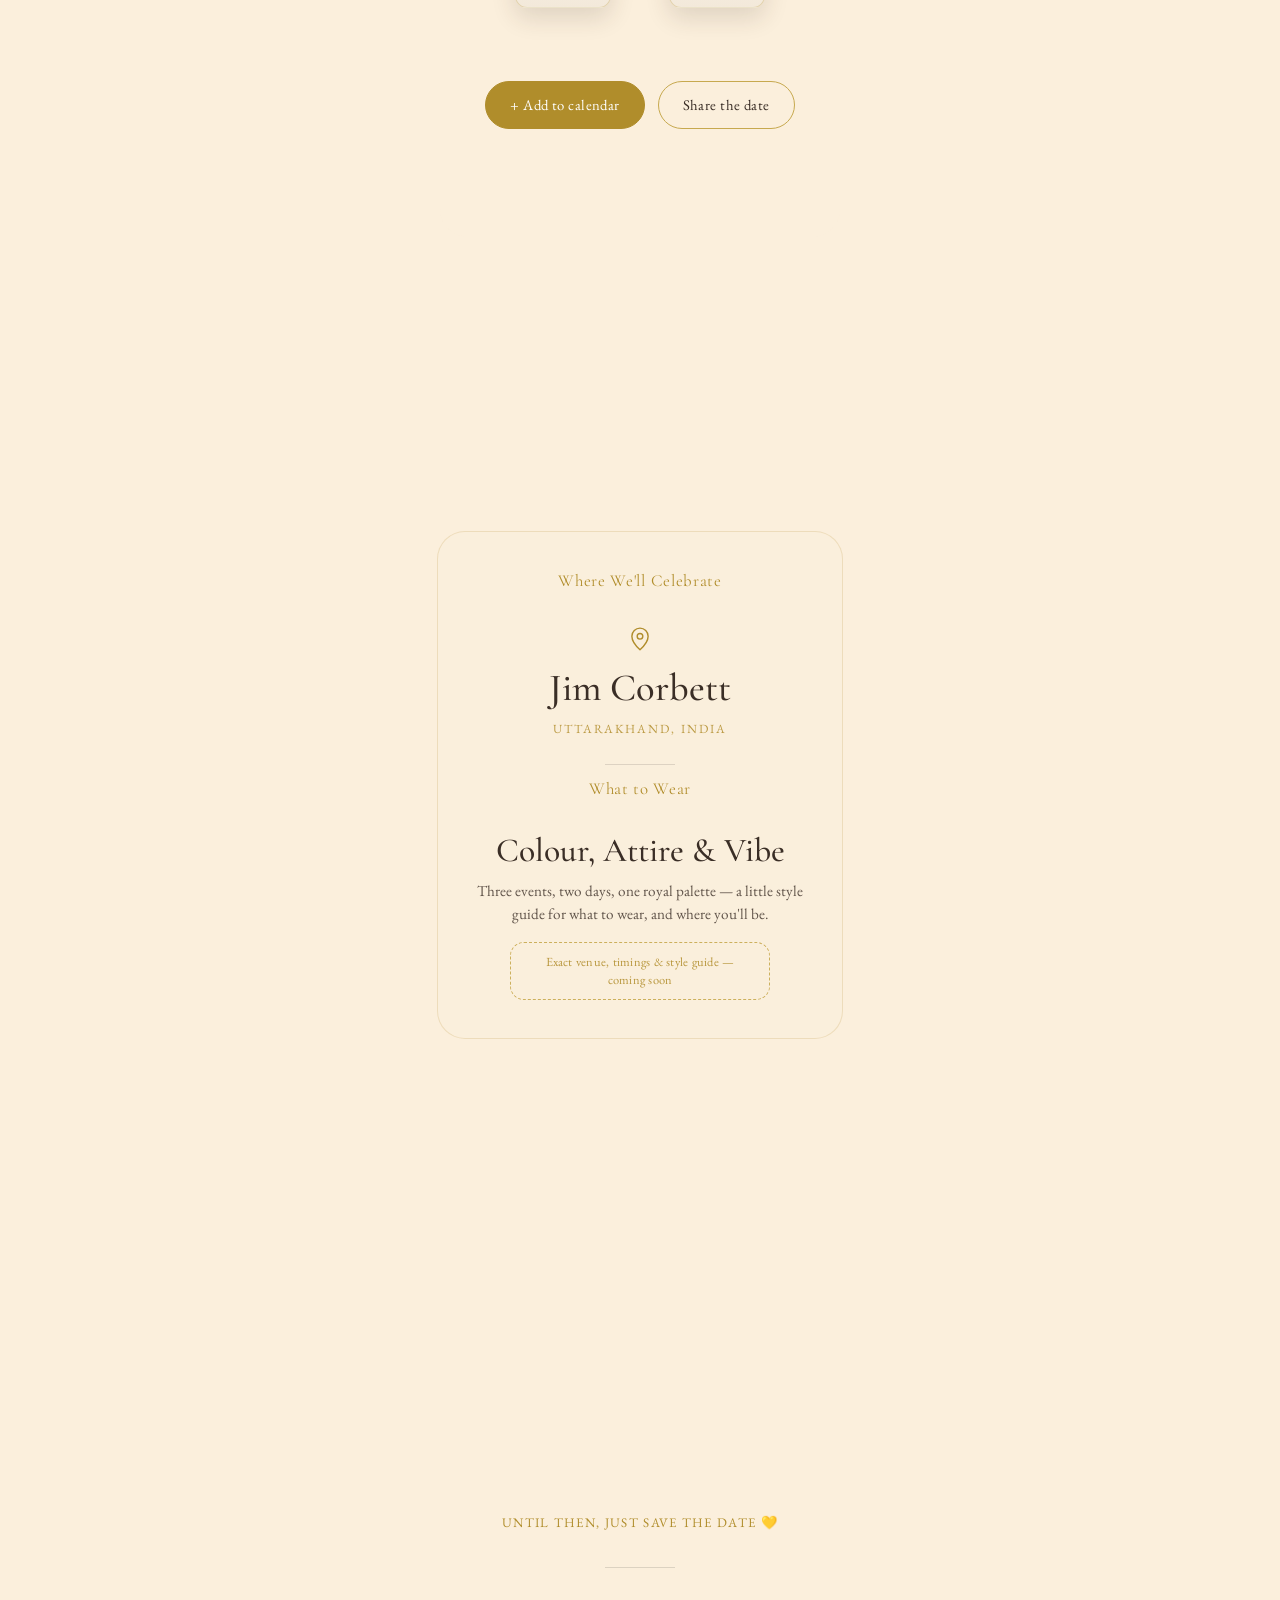
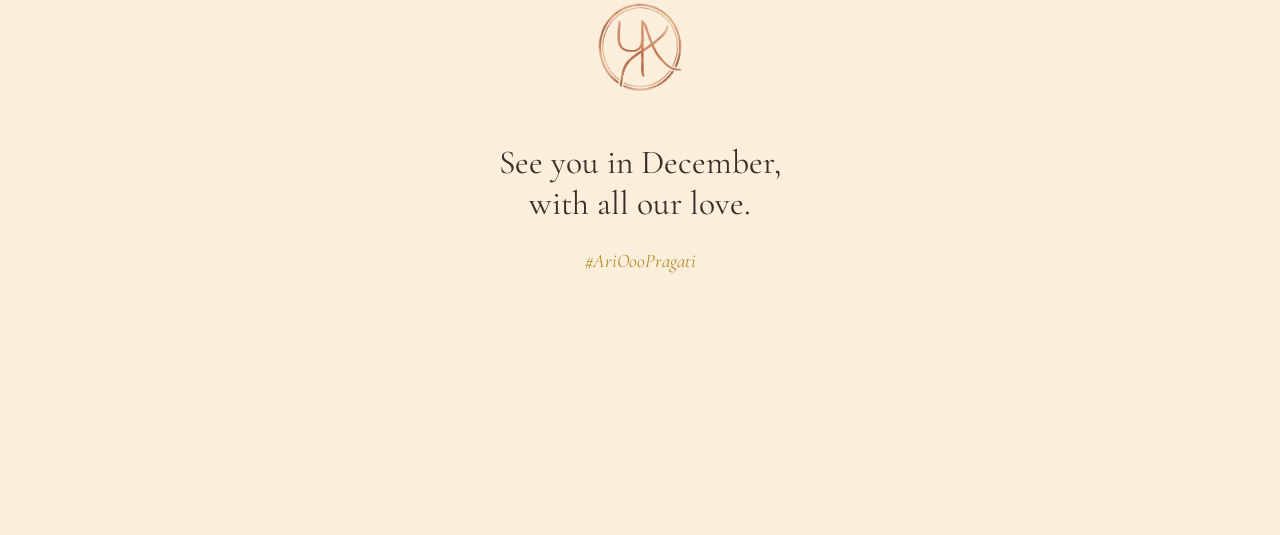
==== commit 26aa4102: "Ordering update" ====
--- a/index.html
+++ b/index.html
@@ -12,7 +12,7 @@
 
 <link rel="preconnect" href="https://fonts.googleapis.com">
 <link rel="preconnect" href="https://fonts.gstatic.com" crossorigin>
-<link href="https://fonts.googleapis.com/css2?family=Cormorant+Garamond:ital,wght@0,400;0,500;0,600;1,500&family=EB+Garamond:wght@400;500;600&family=Petit+Formal+Script&display=swap" rel="stylesheet">
+<link href="https://fonts.googleapis.com/css2?family=Cormorant+Garamond:ital,wght@0,400;0,500;0,600;1,500&family=EB+Garamond:wght@400;500;600&family=Petit+Formal+Script&family=Noto+Serif+Devanagari:wght@500;600&display=swap" rel="stylesheet">
 
 <link rel="stylesheet" href="css/style.css">
 <link rel="icon" href="data:image/svg+xml,<svg xmlns=%22http://www.w3.org/2000/svg%22 viewBox=%220 0 100 100%22><text y=%22.9em%22 font-size=%2290%22>❤️</text></svg>">
@@ -27,6 +27,7 @@
 
   <!-- ============ HERO ============ -->
   <section id="hero" class="section hero" aria-label="Announcement">
+    <p class="om-invocation reveal r0" lang="sa">ॐ श्री गणेशाय नमः</p>
     <div class="monogram monogram--tap" id="hero-monogram" role="button" tabindex="0" aria-label="Tap for a surprise">
        <img src="assets/monogram.PNG" alt="P and A monogram" class="monogram-img">
     </div>
@@ -45,14 +46,14 @@
     </div>
 
     <h1 class="hero-names">
-      <span class="reveal r1">Pragati</span>
+      <span class="reveal r1" id="hero-name-a">Pragati</span>
       <span class="reveal r2 hero-amp"><span class="amp-glyph">&amp;</span></span>
-      <span class="reveal r3">Arindam</span>
+      <span class="reveal r3" id="hero-name-b">Arindam</span>
     </h1>
     <p class="reveal r4 hero-sub">are getting married!</p>
 
 
-    <p class="reveal r7 scroll-cue" aria-hidden="true">scroll down <span class="cue-arrow">↓</span></p>
+    <a href="#save-date" class="reveal r7 scroll-cue" aria-label="Scroll to save the date details">scroll down <span class="cue-arrow" aria-hidden="true">↓</span></a>
   </section>
 
   <!-- ============ SAVE THE DATE — Calendar flip ============ -->
--- a/css/style.css
+++ b/css/style.css
@@ -192,6 +192,15 @@
   z-index: 1;
 }
 
+.om-invocation{
+  font-family: 'Noto Serif Devanagari', serif;
+  font-size: 1.05rem;
+  letter-spacing: .02em;
+  color: var(--gold);
+  margin-bottom: 1.3rem;
+  text-align: center;
+}
+
 /* ============================================================
    Monogram
    ============================================================ */
@@ -280,7 +289,13 @@
   letter-spacing: .16em;
   text-transform: uppercase;
   opacity: .55;
-}
+  color: inherit;
+  text-decoration: none;
+  cursor: pointer;
+  display: inline-block;
+  transition: opacity .3s var(--ease);
+}
+.scroll-cue:hover, .scroll-cue:focus-visible{ opacity: .85; }
 .cue-arrow{ display:inline-block; animation: bob 1.8s ease-in-out infinite; }
 @keyframes bob{ 0%,100%{ transform: translateY(0); } 50%{ transform: translateY(6px); } }
 
@@ -291,6 +306,7 @@
   transform: translateY(14px);
   animation: reveal-in 1s var(--ease) forwards;
 }
+.r0{ animation-delay: 0s; }
 .r1{ animation-delay: .1s; }
 .r2{ animation-delay: .28s; }
 .r3{ animation-delay: .42s; }
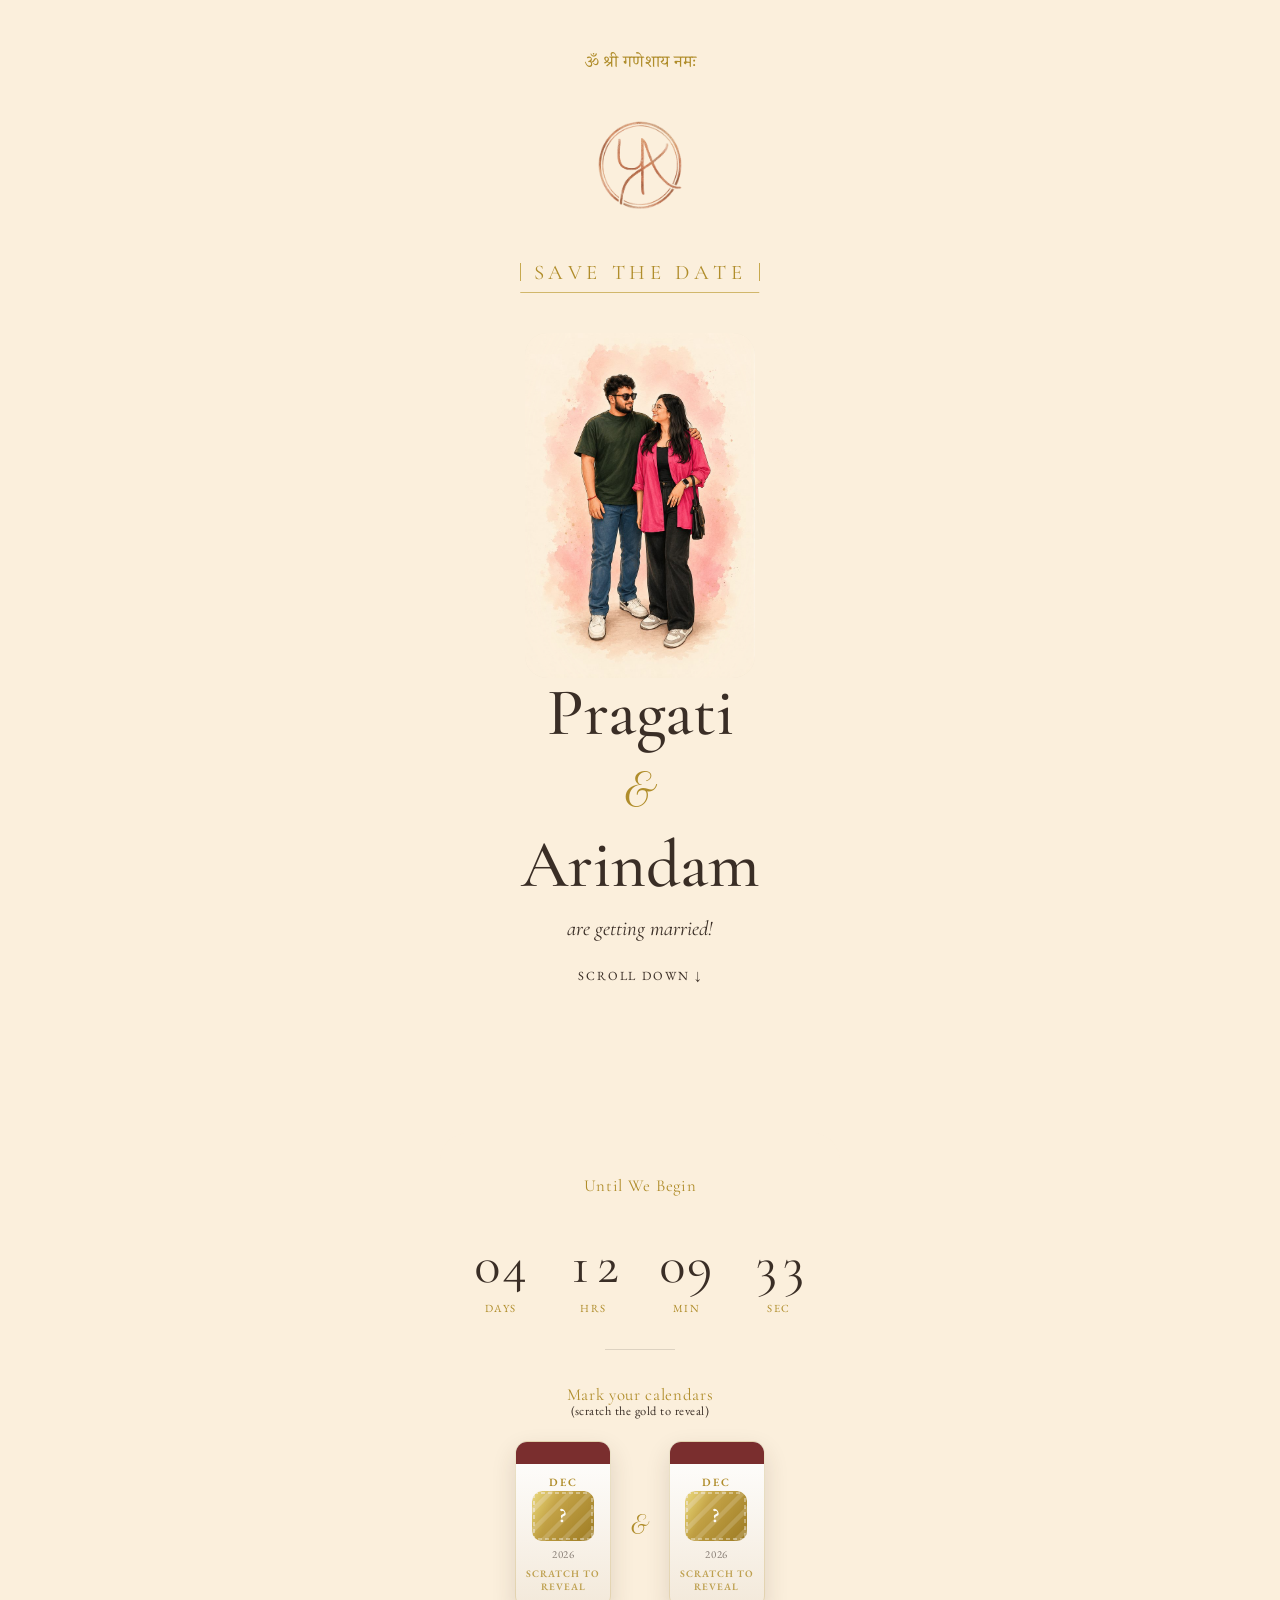
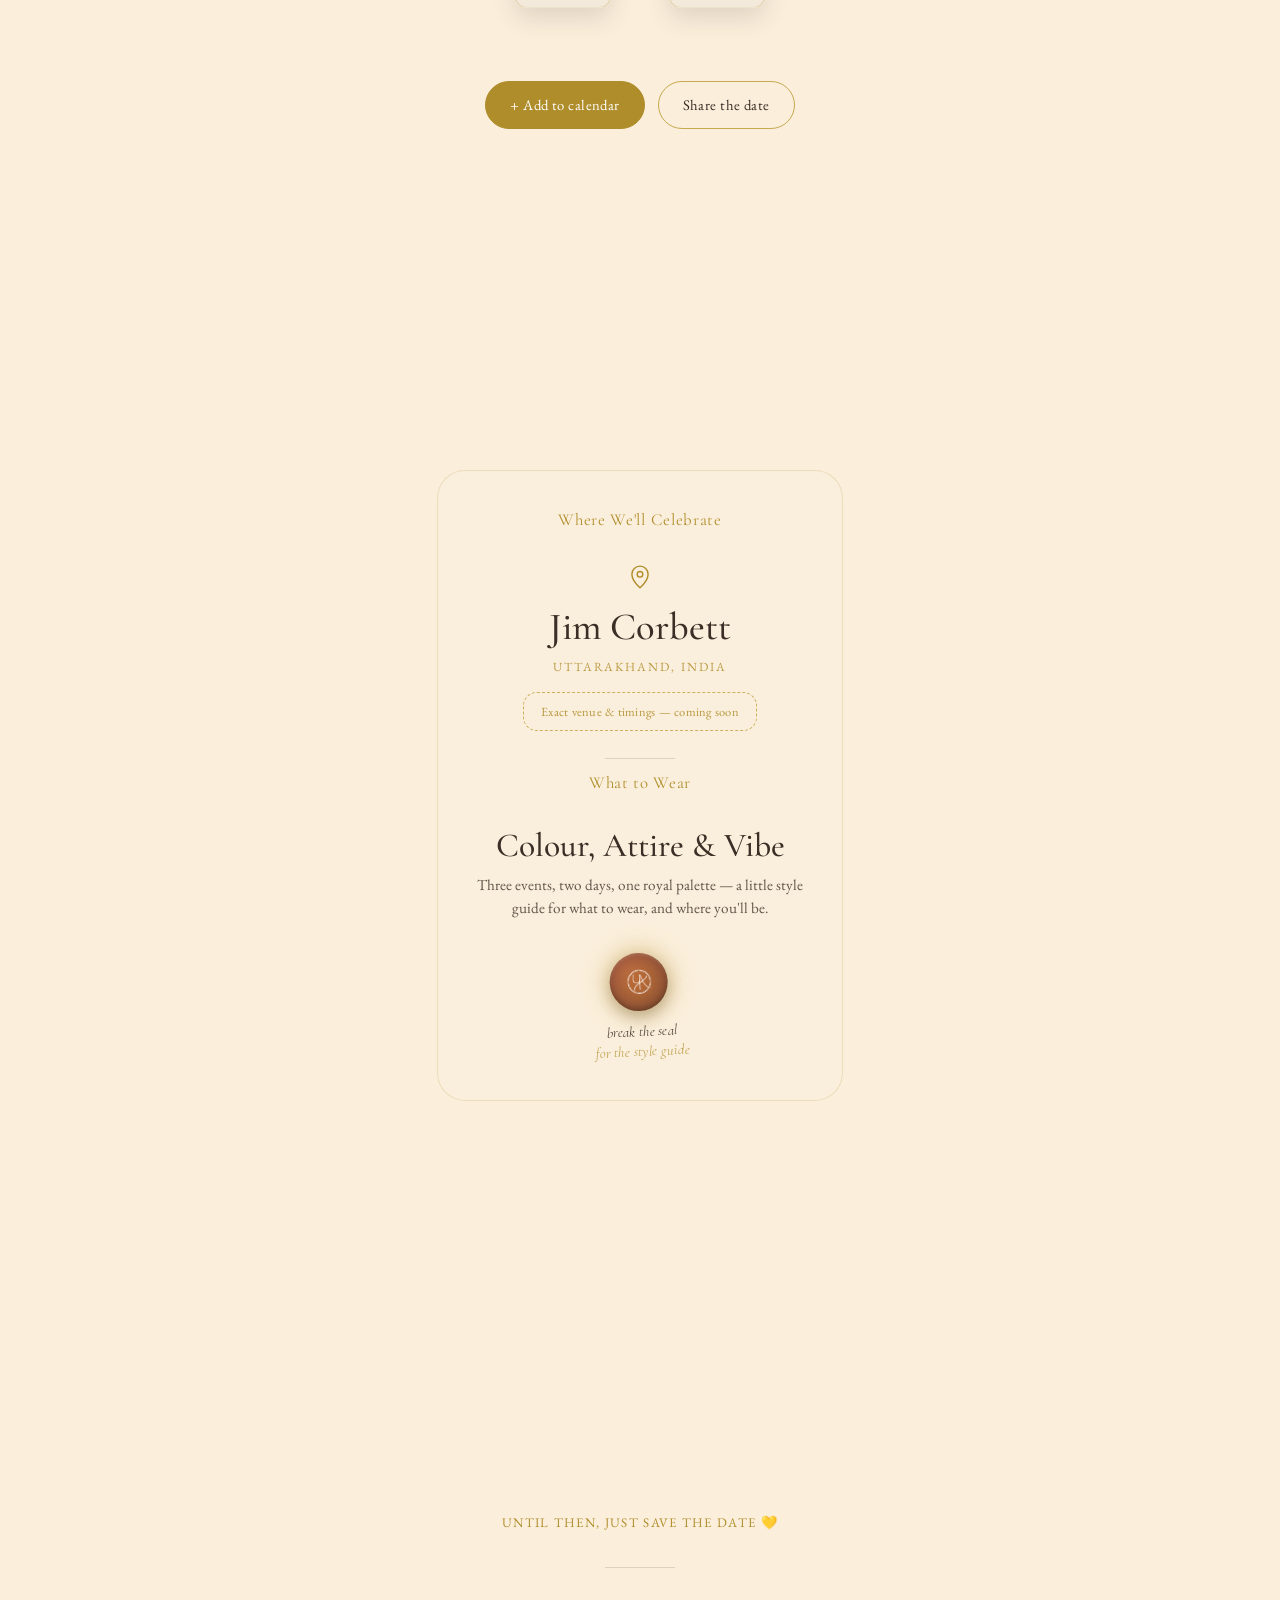
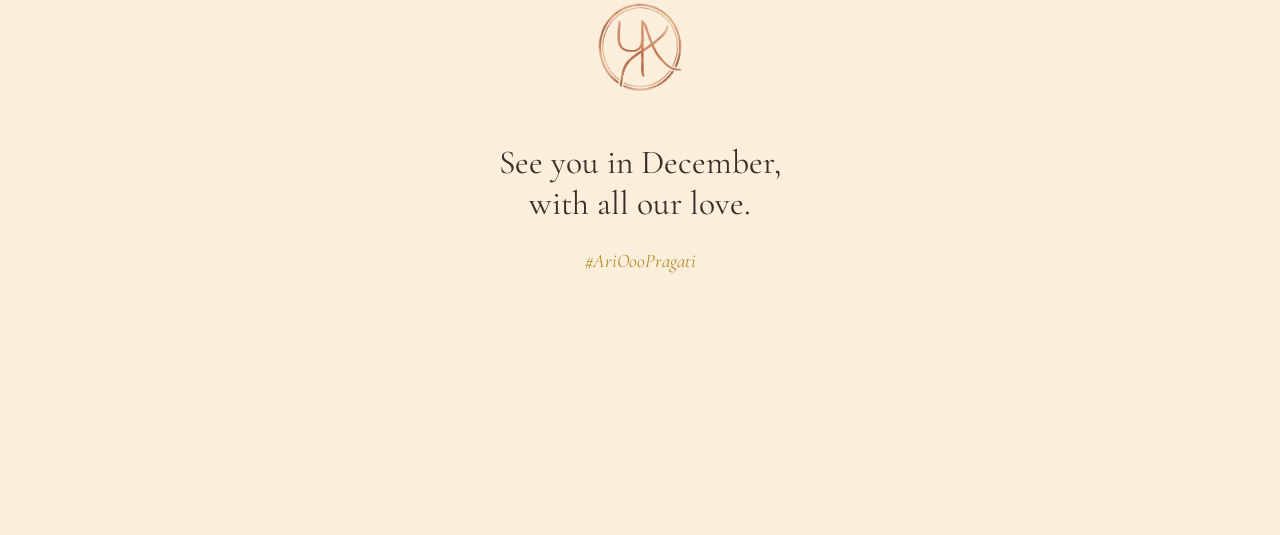
==== commit 8f35c05d: "Add wax seal link to style guide and update main.js for order carryover" ====
--- a/index.html
+++ b/index.html
@@ -117,13 +117,21 @@
       </svg>
       <h2 class="venue-teaser-title">Jim Corbett</h2>
       <p class="venue-teaser-state">Uttarakhand, India</p>
+      <span class="details-note">Exact venue &amp; timings — coming soon</span>
 
       <div class="divider teaser-divider"></div>
 
       <p class="eyebrow">What to Wear</p>
       <h2 class="dress-teaser-title">Colour, Attire &amp; Vibe</h2>
       <p class="dress-teaser-sub">Three events, two days, one royal palette — a little style guide for what to wear, and where you'll be.</p>
-      <span class="details-note">Exact venue, timings &amp; style guide — coming soon</span>
+
+      <a class="wax-link" id="style-guide-link" href="https://arindam0186.github.io/ari-ooo-pragati-dc/index.html" aria-label="Open the style guide — colour, attire and décor">
+        <span class="wax-link-seal">
+          <span class="wax-link-glow" aria-hidden="true"></span>
+          <img src="assets/monogram.PNG" alt="" class="wax-link-mono">
+        </span>
+        <span class="wax-link-caption">break the seal<br><em>for the style guide</em></span>
+      </a>
     </div>
   </section>
 
--- a/css/style.css
+++ b/css/style.css
@@ -747,6 +747,69 @@
   opacity: .85;
 }
 
+/* ---- Wax seal — the tap-through into the style guide site ----
+   Echoes the wax-seal "break to reveal" language used throughout
+   the style guide itself, so the two sites read as one invitation. */
+.wax-link{
+  margin-top: 1.5rem;
+  display: inline-flex;
+  flex-direction: column;
+  align-items: center;
+  gap: .7rem;
+  text-decoration: none;
+  color: inherit;
+  transform: rotate(-3deg);
+  transition: transform .35s var(--ease);
+}
+.wax-link:hover, .wax-link:focus-visible{ transform: rotate(0deg) scale(1.04); }
+.wax-link:active .wax-link-seal{ transform: scale(.88); }
+
+.wax-link-seal{
+  position: relative;
+  width: 58px;
+  height: 58px;
+  border-radius: 50%;
+  display: flex;
+  align-items: center;
+  justify-content: center;
+  background:
+    radial-gradient(circle at 32% 28%, #9c3f3f 0%, var(--wine) 55%, #5c2020 100%);
+  box-shadow:
+    inset 0 -3px 5px rgba(0,0,0,.35),
+    inset 0 2px 3px rgba(255,255,255,.18),
+    0 6px 14px rgba(58,46,38,.3);
+  transition: transform .3s var(--ease);
+}
+.wax-link-mono{
+  width: 60%;
+  height: 60%;
+  object-fit: contain;
+  filter: brightness(0) invert(1);
+  opacity: .92;
+}
+.wax-link-glow{
+  position: absolute;
+  inset: -14px;
+  border-radius: 50%;
+  pointer-events: none;
+  filter: blur(9px);
+  background: radial-gradient(circle, rgba(224,138,44,.7) 0%, rgba(199,169,79,.35) 45%, transparent 75%);
+  animation: wax-glow-pulse 2.4s ease-in-out infinite;
+}
+@keyframes wax-glow-pulse{
+  0%,100%{ opacity:.3; transform:scale(.9); }
+  50%{ opacity:.85; transform:scale(1.22); }
+}
+.wax-link-caption{
+  font-family: var(--font-display);
+  font-style: italic;
+  font-size: .92rem;
+  line-height: 1.35;
+  letter-spacing: .01em;
+  opacity: .85;
+}
+.wax-link-caption em{ font-style: italic; color: var(--gold); opacity: .9; }
+
 /* ============================================================
    Contacts
    ============================================================ */
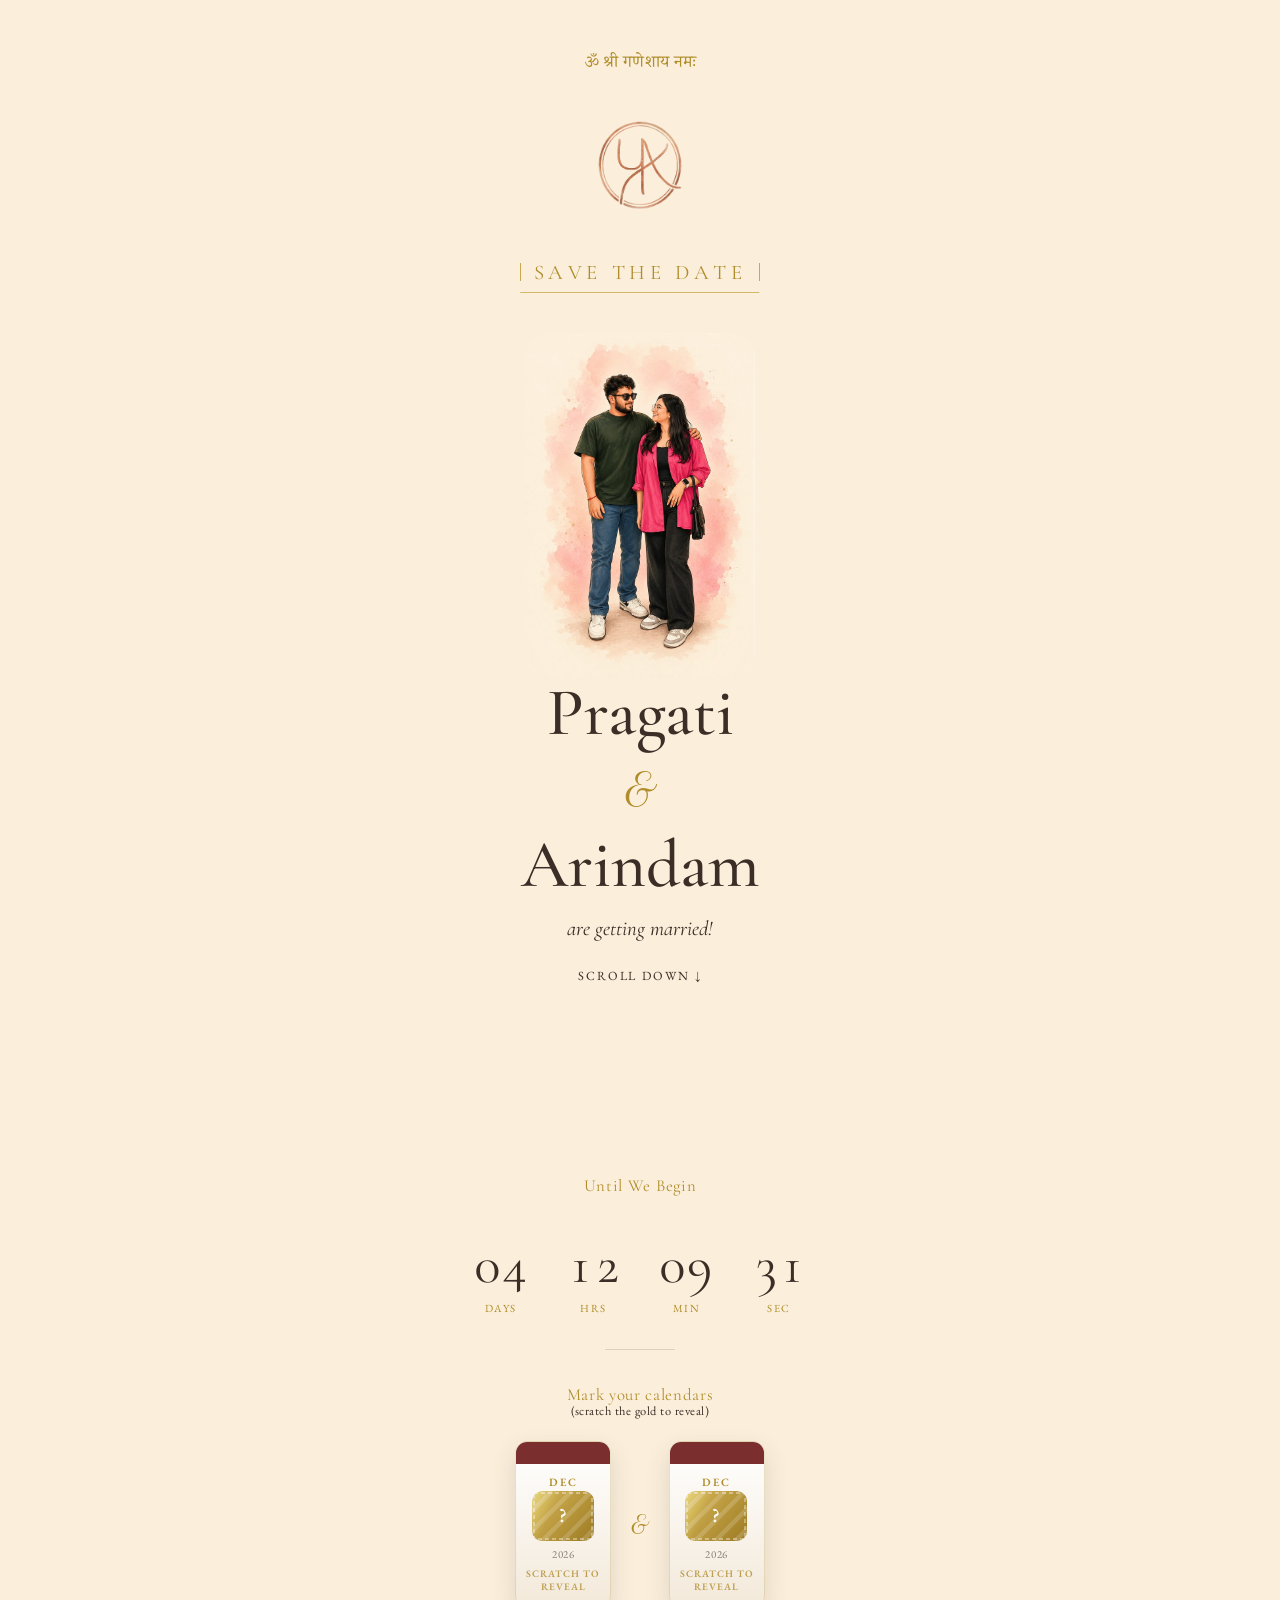
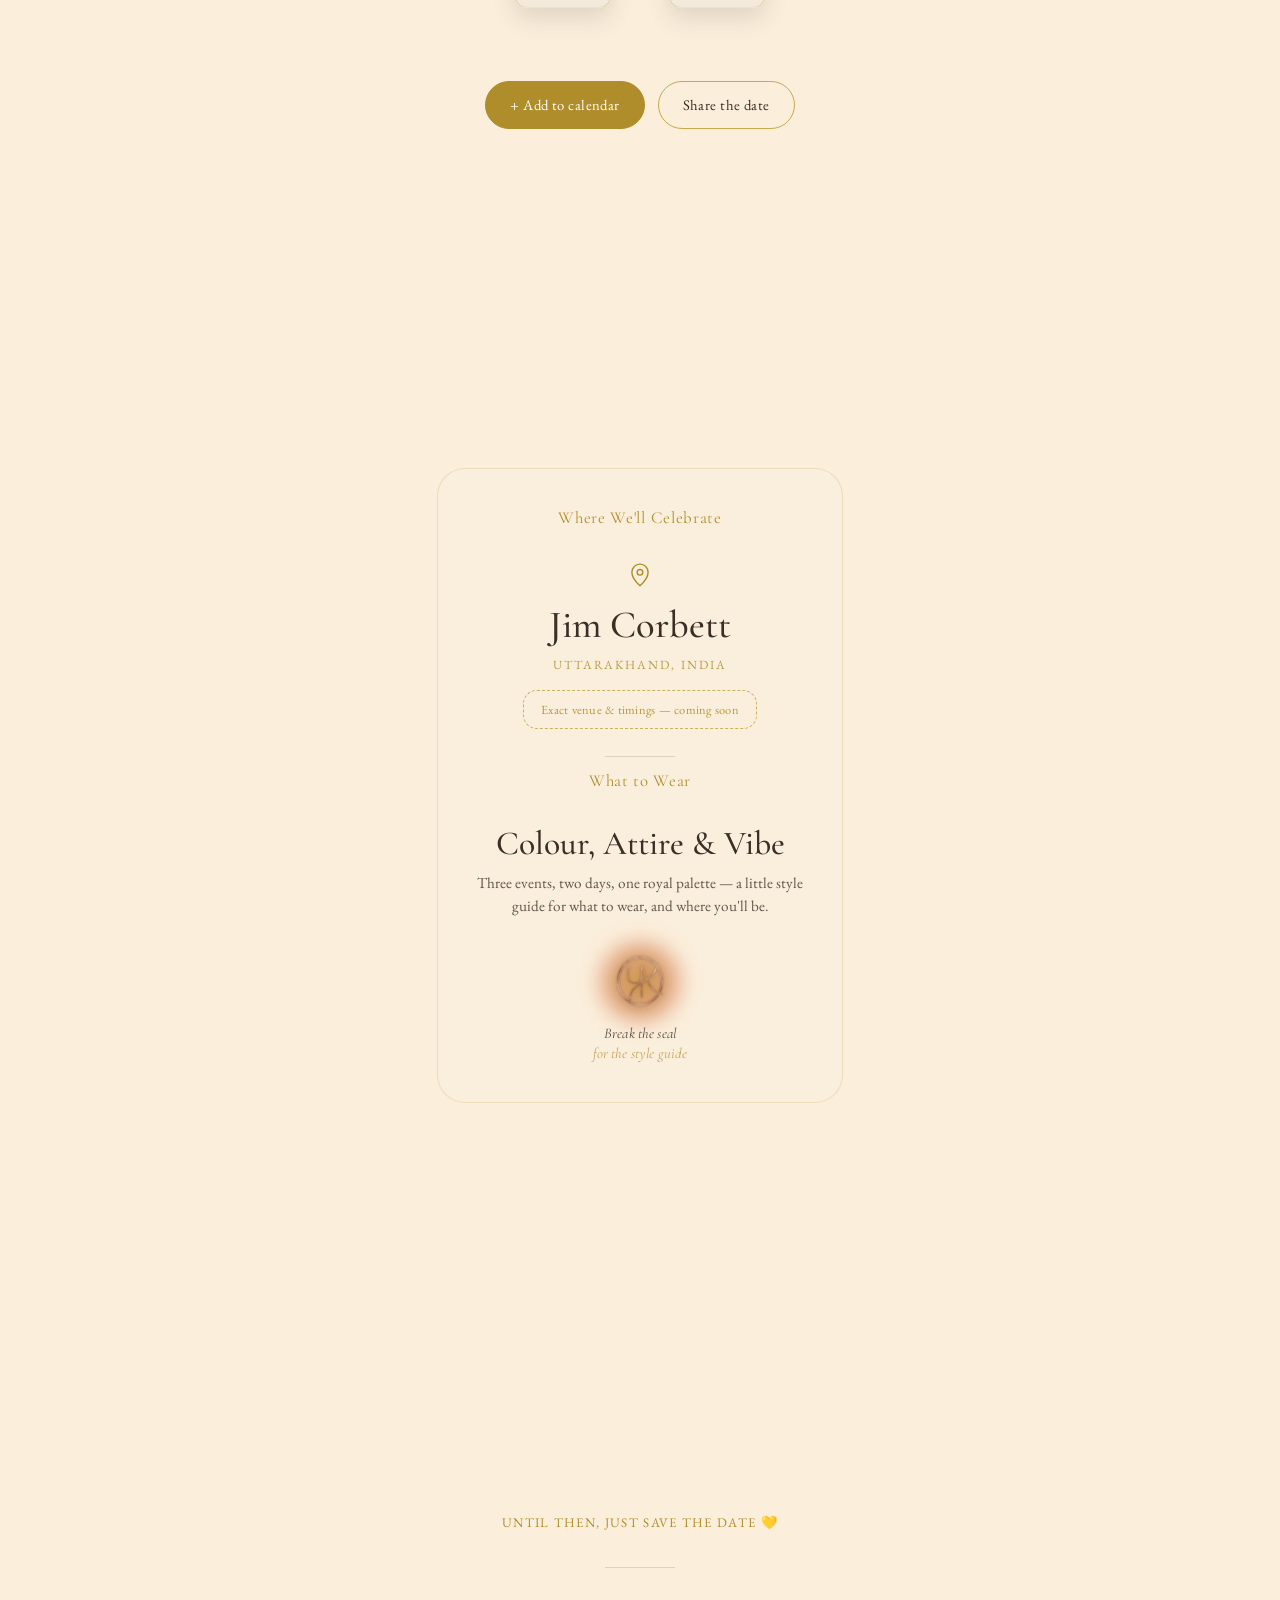
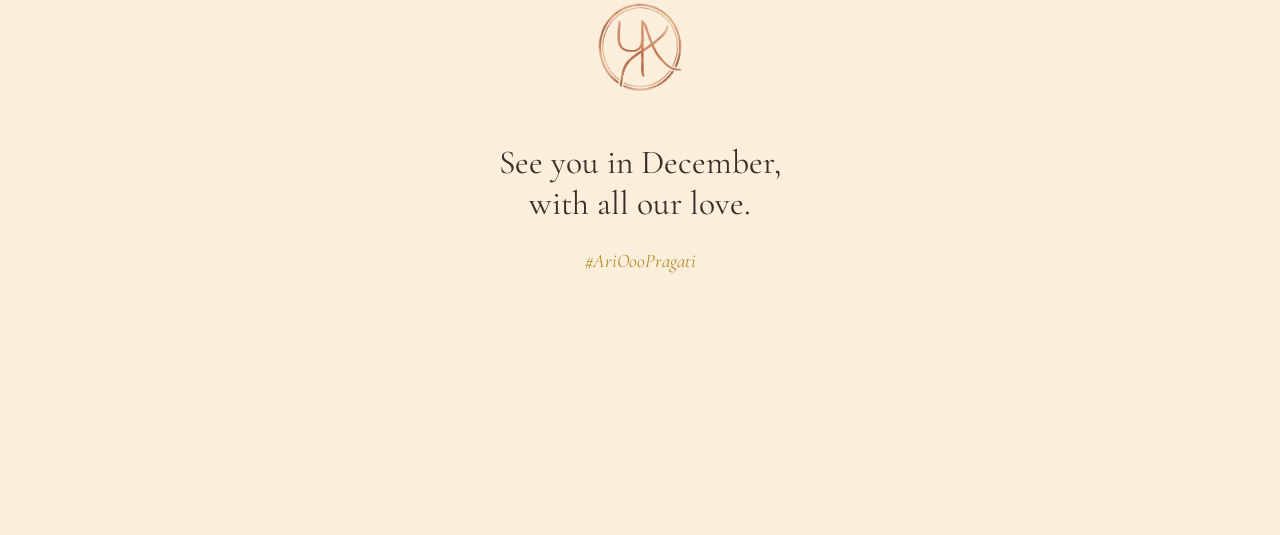
==== commit 1199104d: "Enhance wax link styles and update HTML structure for improved visual effects" ====
--- a/index.html
+++ b/index.html
@@ -128,9 +128,10 @@
       <a class="wax-link" id="style-guide-link" href="https://arindam0186.github.io/ari-ooo-pragati-dc/index.html" aria-label="Open the style guide — colour, attire and décor">
         <span class="wax-link-seal">
           <span class="wax-link-glow" aria-hidden="true"></span>
-          <img src="assets/monogram.PNG" alt="" class="wax-link-mono">
+          <span class="wax-link-shade" aria-hidden="true"></span>
+          <span class="wax-link-mono" aria-hidden="true"></span>
         </span>
-        <span class="wax-link-caption">break the seal<br><em>for the style guide</em></span>
+        <span class="wax-link-caption">Break the seal<br><em>for the style guide</em></span>
       </a>
     </div>
   </section>
--- a/css/style.css
+++ b/css/style.css
@@ -758,42 +758,43 @@
   gap: .7rem;
   text-decoration: none;
   color: inherit;
-  transform: rotate(-3deg);
   transition: transform .35s var(--ease);
 }
-.wax-link:hover, .wax-link:focus-visible{ transform: rotate(0deg) scale(1.04); }
-.wax-link:active .wax-link-seal{ transform: scale(.88); }
+.wax-link:hover, .wax-link:focus-visible{ transform: scale(1.05); }
+.wax-link:hover .wax-link-seal, .wax-link:focus-visible .wax-link-seal{ transform: rotate(-4deg); }
+.wax-link:active .wax-link-seal{ transform: scale(.9); }
 
 .wax-link-seal{
   position: relative;
-  width: 58px;
-  height: 58px;
+  width: 62px;
+  height: 62px;
+}
+.wax-link-shade{
+  position: absolute;
+  inset: -10%;
   border-radius: 50%;
-  display: flex;
-  align-items: center;
-  justify-content: center;
-  background:
-    radial-gradient(circle at 32% 28%, #9c3f3f 0%, var(--wine) 55%, #5c2020 100%);
-  box-shadow:
-    inset 0 -3px 5px rgba(0,0,0,.35),
-    inset 0 2px 3px rgba(255,255,255,.18),
-    0 6px 14px rgba(58,46,38,.3);
-  transition: transform .3s var(--ease);
+  pointer-events: none;
+  filter: blur(6px);
+  background: radial-gradient(circle, rgba(58,32,14,.15) 0%, transparent 64%);
 }
 .wax-link-mono{
-  width: 60%;
-  height: 60%;
-  object-fit: contain;
-  filter: brightness(0) invert(1);
-  opacity: .92;
+  position: absolute;
+  inset: 6%;
+  background-image: url('../assets/monogram.PNG');
+  background-repeat: no-repeat;
+  background-position: center;
+  background-size: 128% 128%;
+  filter:
+    drop-shadow(0 0 1px rgba(58,46,38,.4))
+    drop-shadow(0 2px 5px rgba(58,46,38,.3));
 }
 .wax-link-glow{
   position: absolute;
-  inset: -14px;
+  inset: -16px;
   border-radius: 50%;
   pointer-events: none;
   filter: blur(9px);
-  background: radial-gradient(circle, rgba(224,138,44,.7) 0%, rgba(199,169,79,.35) 45%, transparent 75%);
+  background: radial-gradient(circle, rgba(244,179,61,.85) 0%, rgba(201,87,28,.5) 42%, transparent 75%);
   animation: wax-glow-pulse 2.4s ease-in-out infinite;
 }
 @keyframes wax-glow-pulse{
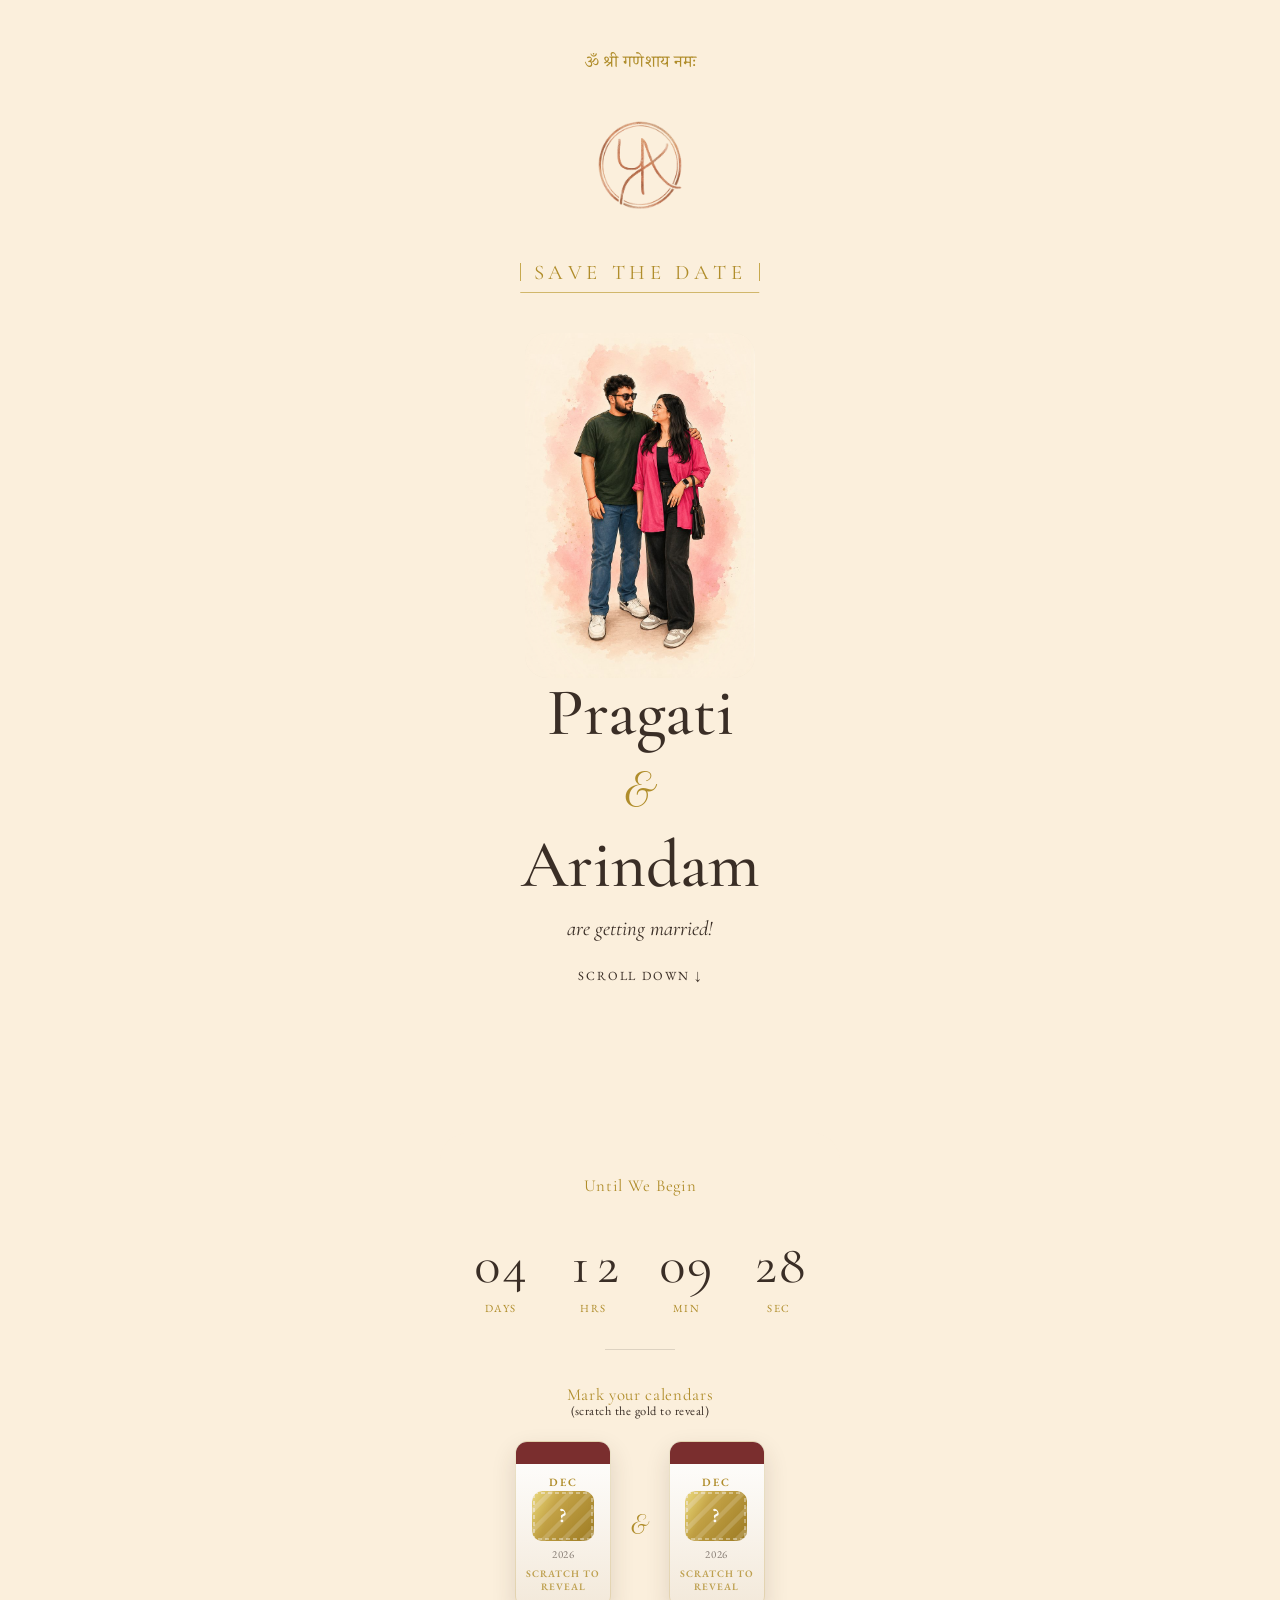
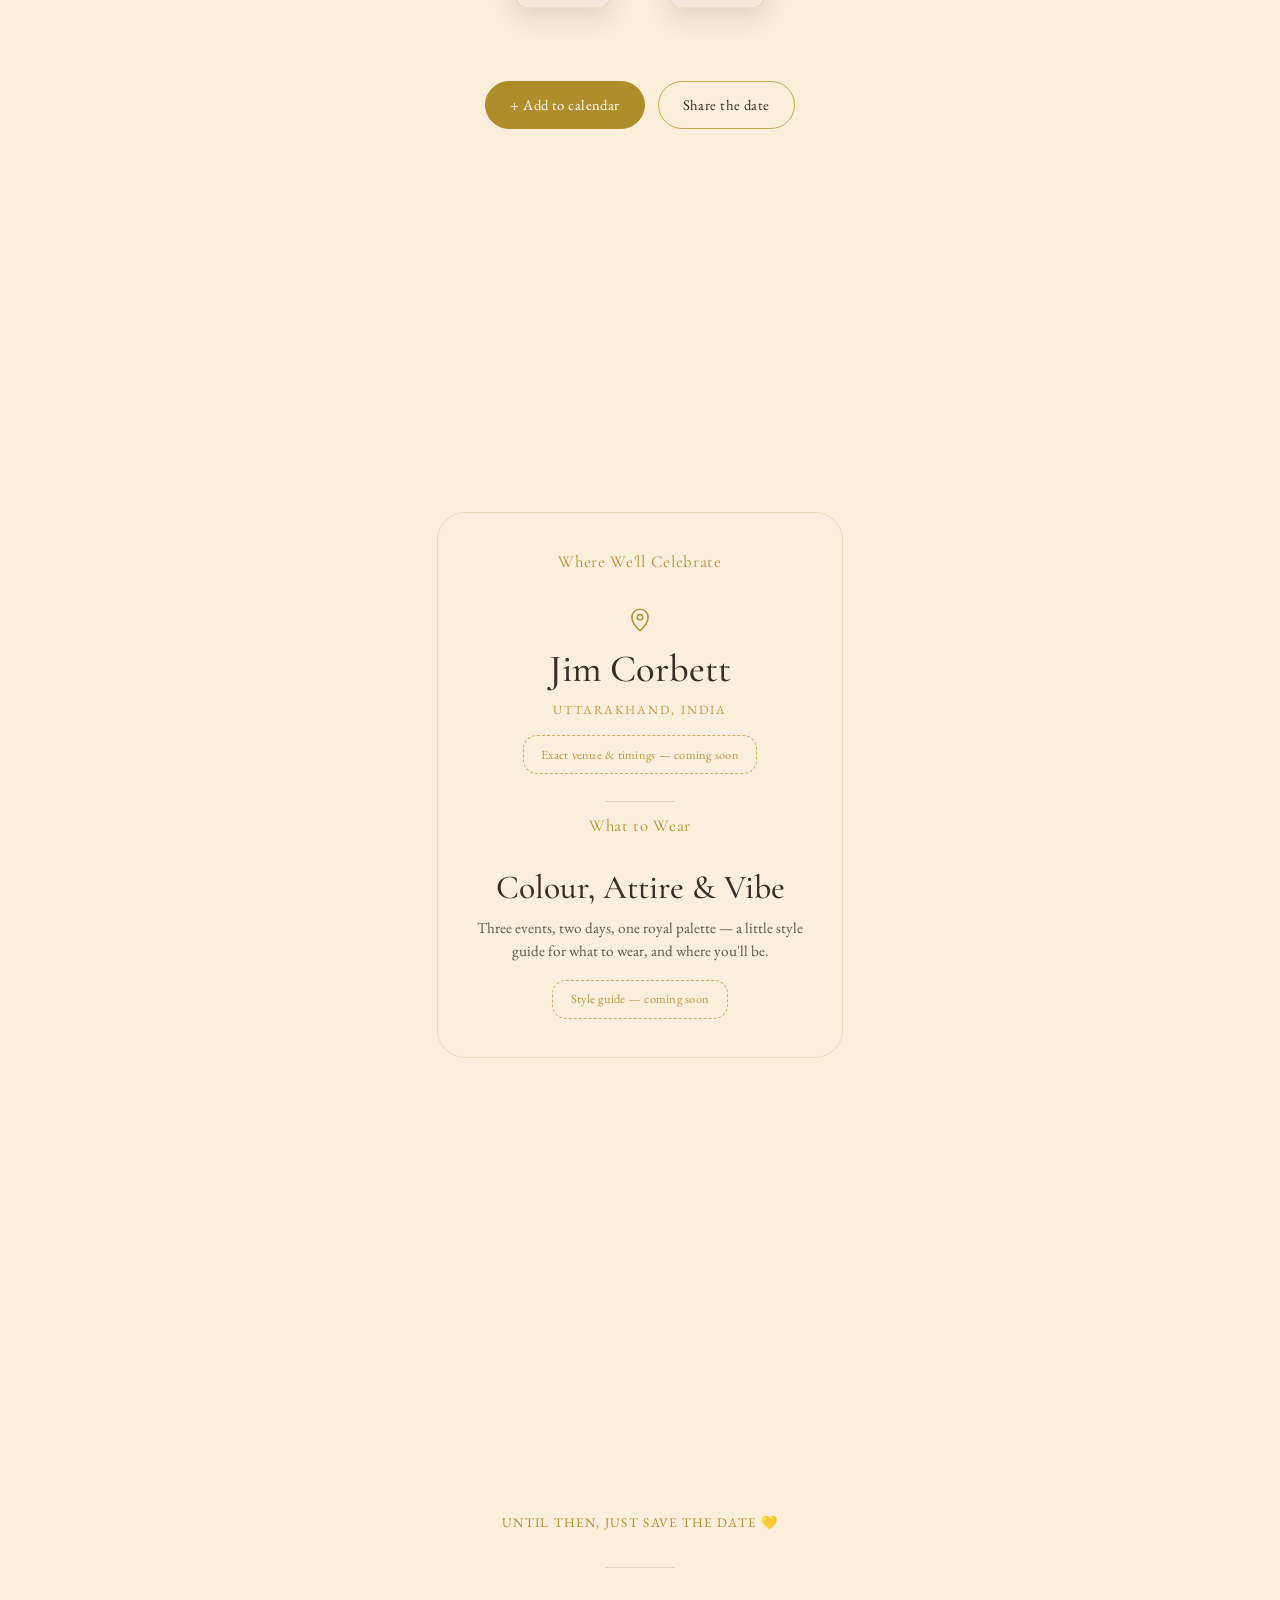
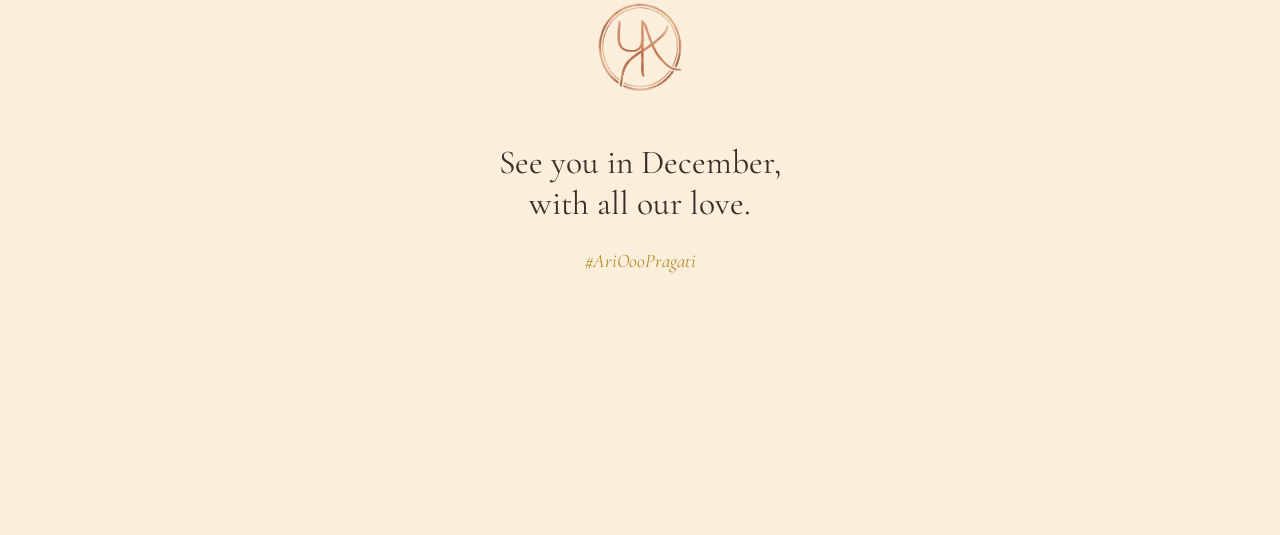
==== commit 5eeebf8b: "Add note for upcoming style guide and disable style guide link" ====
--- a/index.html
+++ b/index.html
@@ -125,6 +125,9 @@
       <h2 class="dress-teaser-title">Colour, Attire &amp; Vibe</h2>
       <p class="dress-teaser-sub">Three events, two days, one royal palette — a little style guide for what to wear, and where you'll be.</p>
 
+      <span class="details-note">Style guide — coming soon</span>
+
+      <!-- Style guide link — disabled for now, re-enable by uncommenting:
       <a class="wax-link" id="style-guide-link" href="https://arindam0186.github.io/ari-ooo-pragati-dc/index.html" aria-label="Open the style guide — colour, attire and décor">
         <span class="wax-link-seal">
           <span class="wax-link-glow" aria-hidden="true"></span>
@@ -133,6 +136,7 @@
         </span>
         <span class="wax-link-caption">Break the seal<br><em>for the style guide</em></span>
       </a>
+      -->
     </div>
   </section>
 
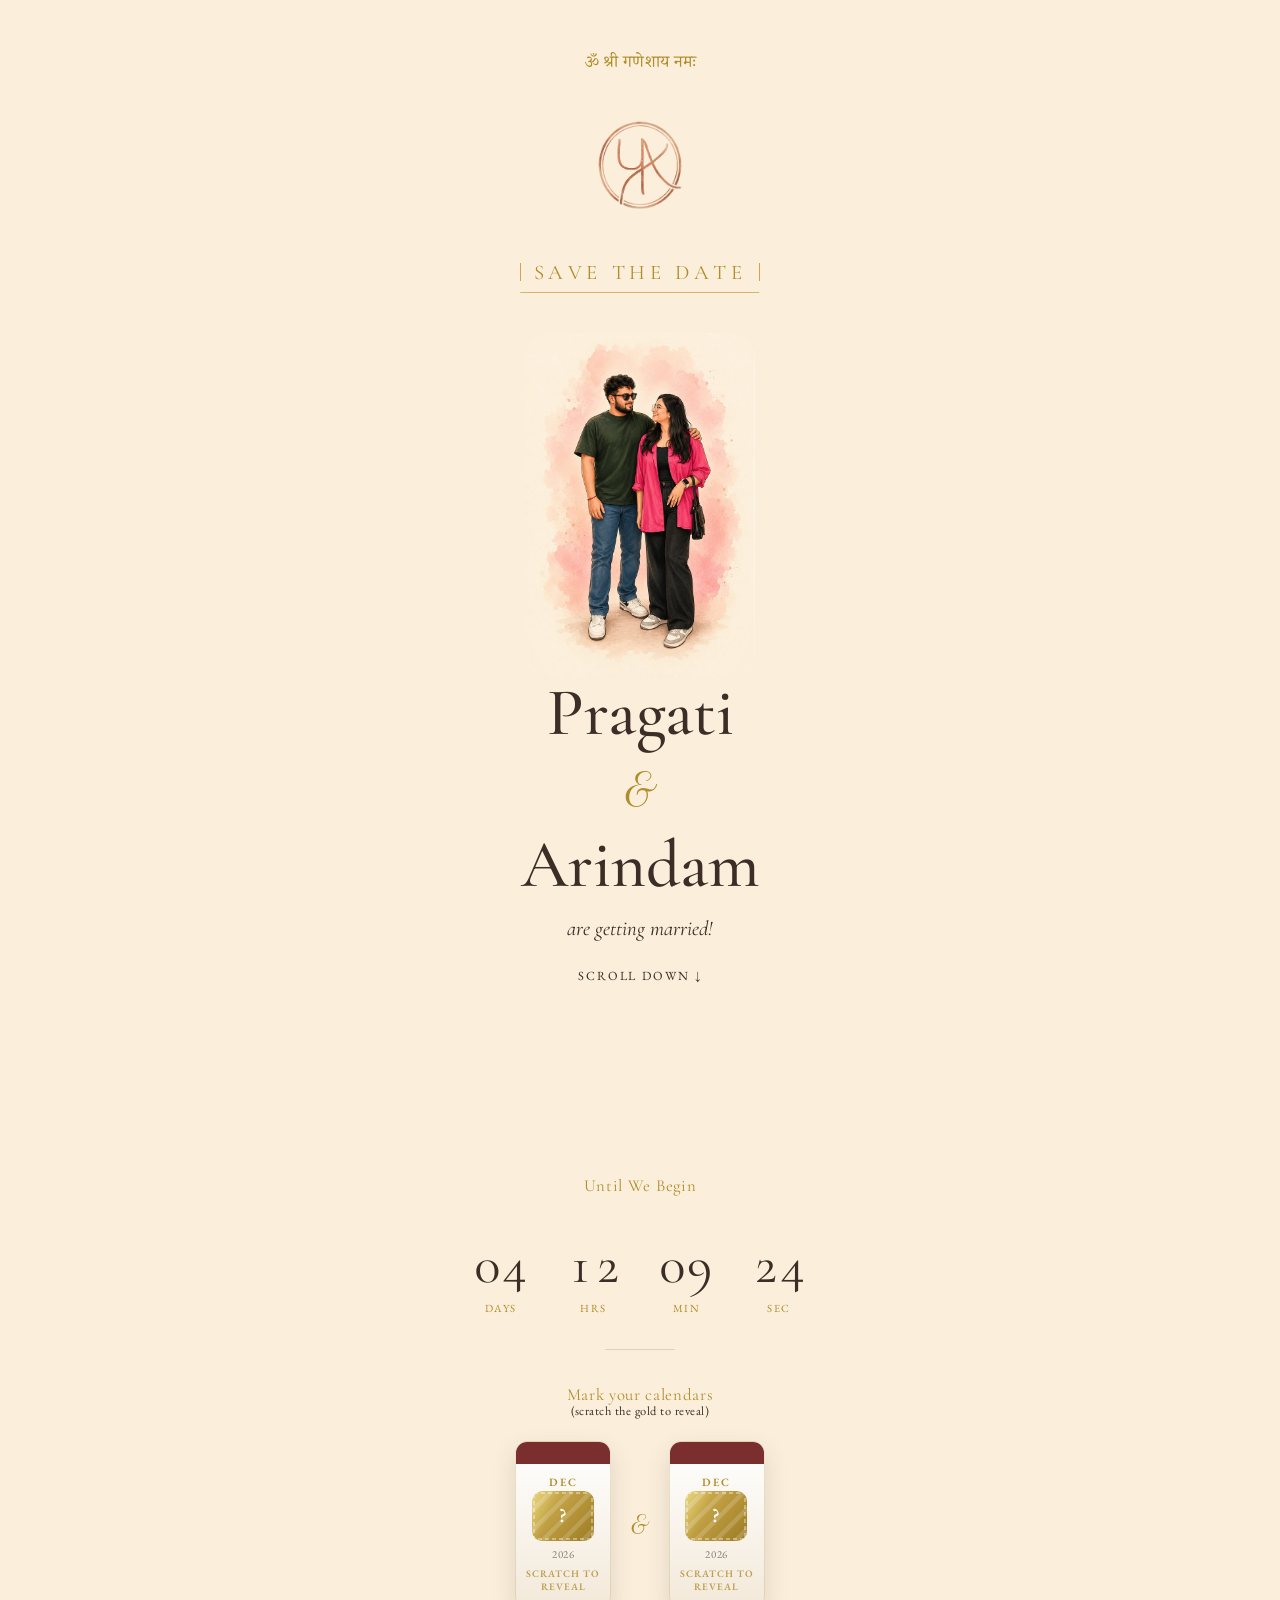
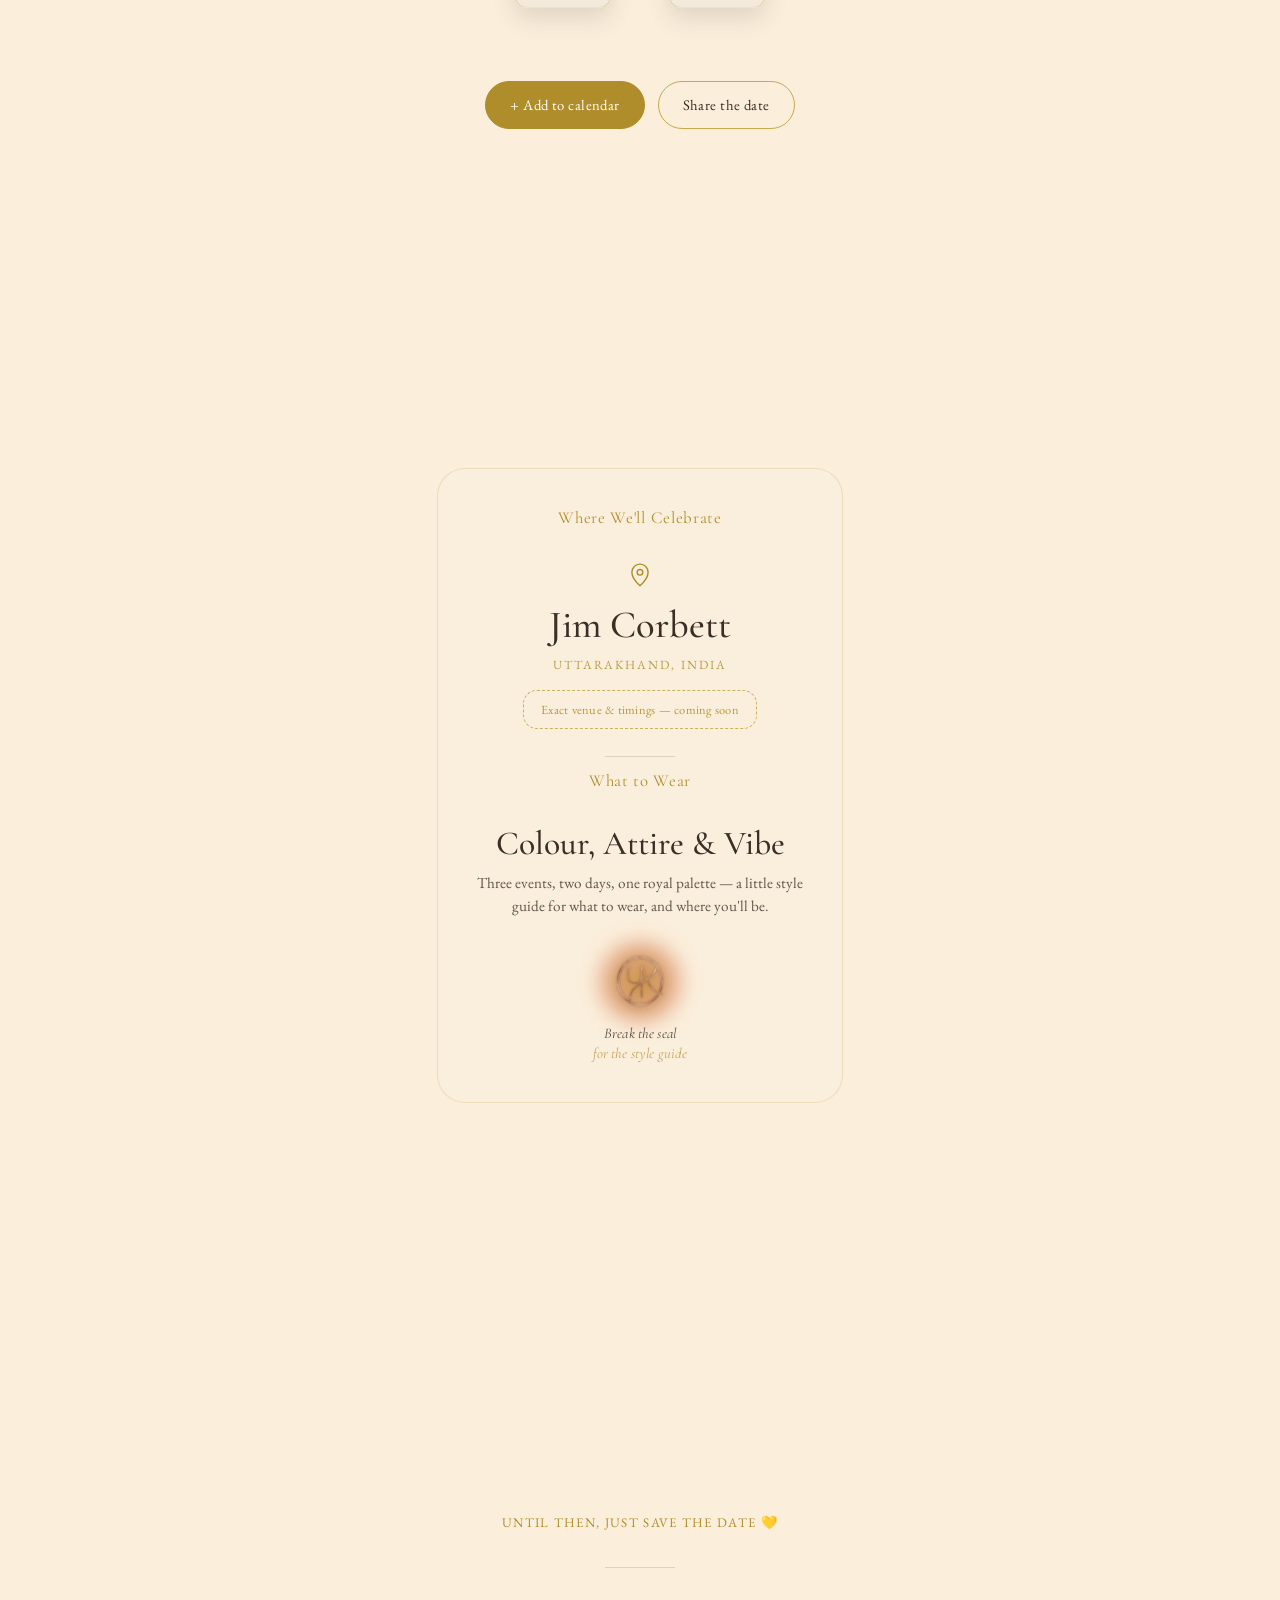
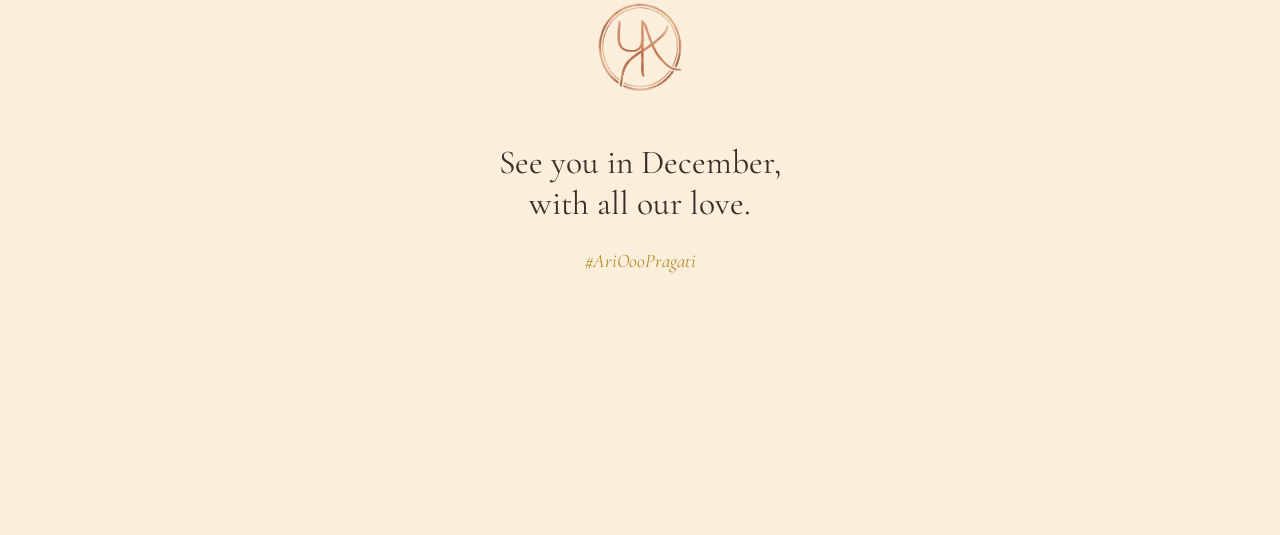
==== commit 119cee8f: "Remove style guide note and disable style guide link in details teaser section" ====
--- a/index.html
+++ b/index.html
@@ -125,9 +125,6 @@
       <h2 class="dress-teaser-title">Colour, Attire &amp; Vibe</h2>
       <p class="dress-teaser-sub">Three events, two days, one royal palette — a little style guide for what to wear, and where you'll be.</p>
 
-      <span class="details-note">Style guide — coming soon</span>
-
-      <!-- Style guide link — disabled for now, re-enable by uncommenting:
       <a class="wax-link" id="style-guide-link" href="https://arindam0186.github.io/ari-ooo-pragati-dc/index.html" aria-label="Open the style guide — colour, attire and décor">
         <span class="wax-link-seal">
           <span class="wax-link-glow" aria-hidden="true"></span>
@@ -136,7 +133,6 @@
         </span>
         <span class="wax-link-caption">Break the seal<br><em>for the style guide</em></span>
       </a>
-      -->
     </div>
   </section>
 
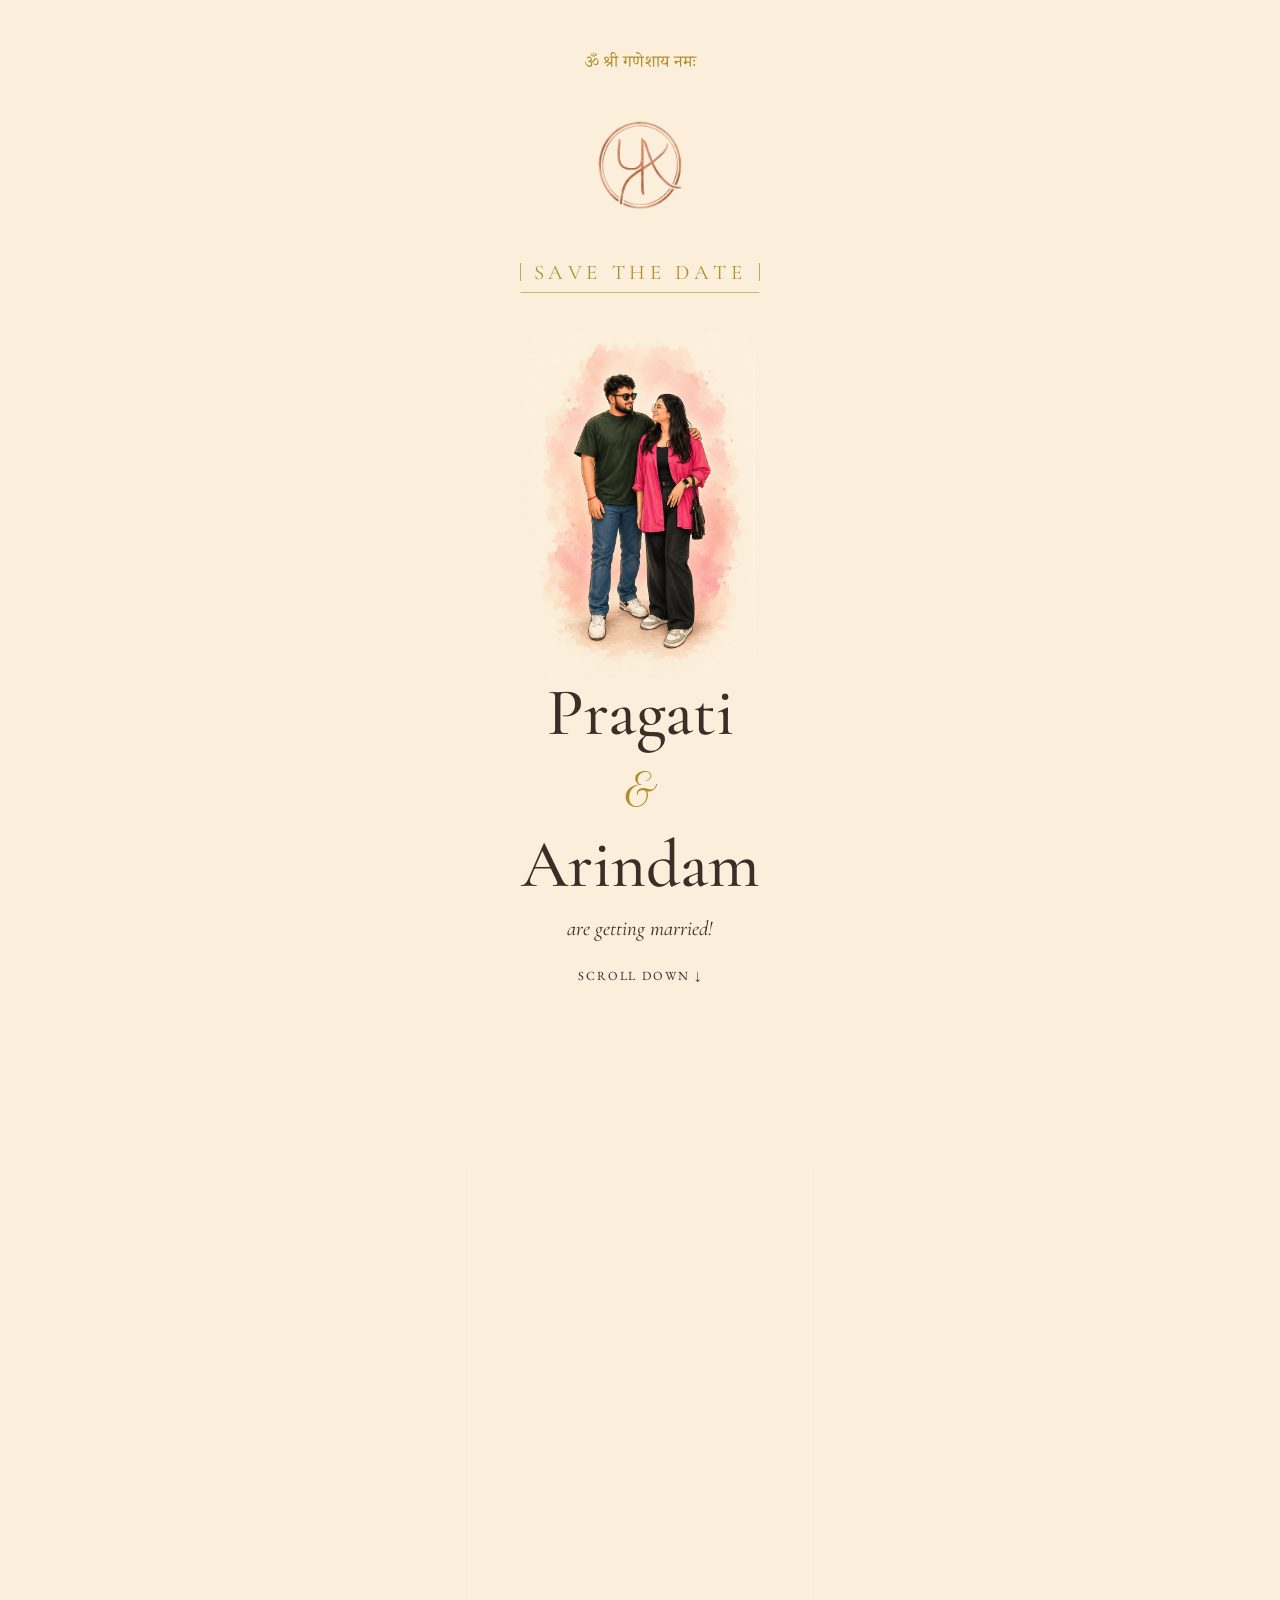
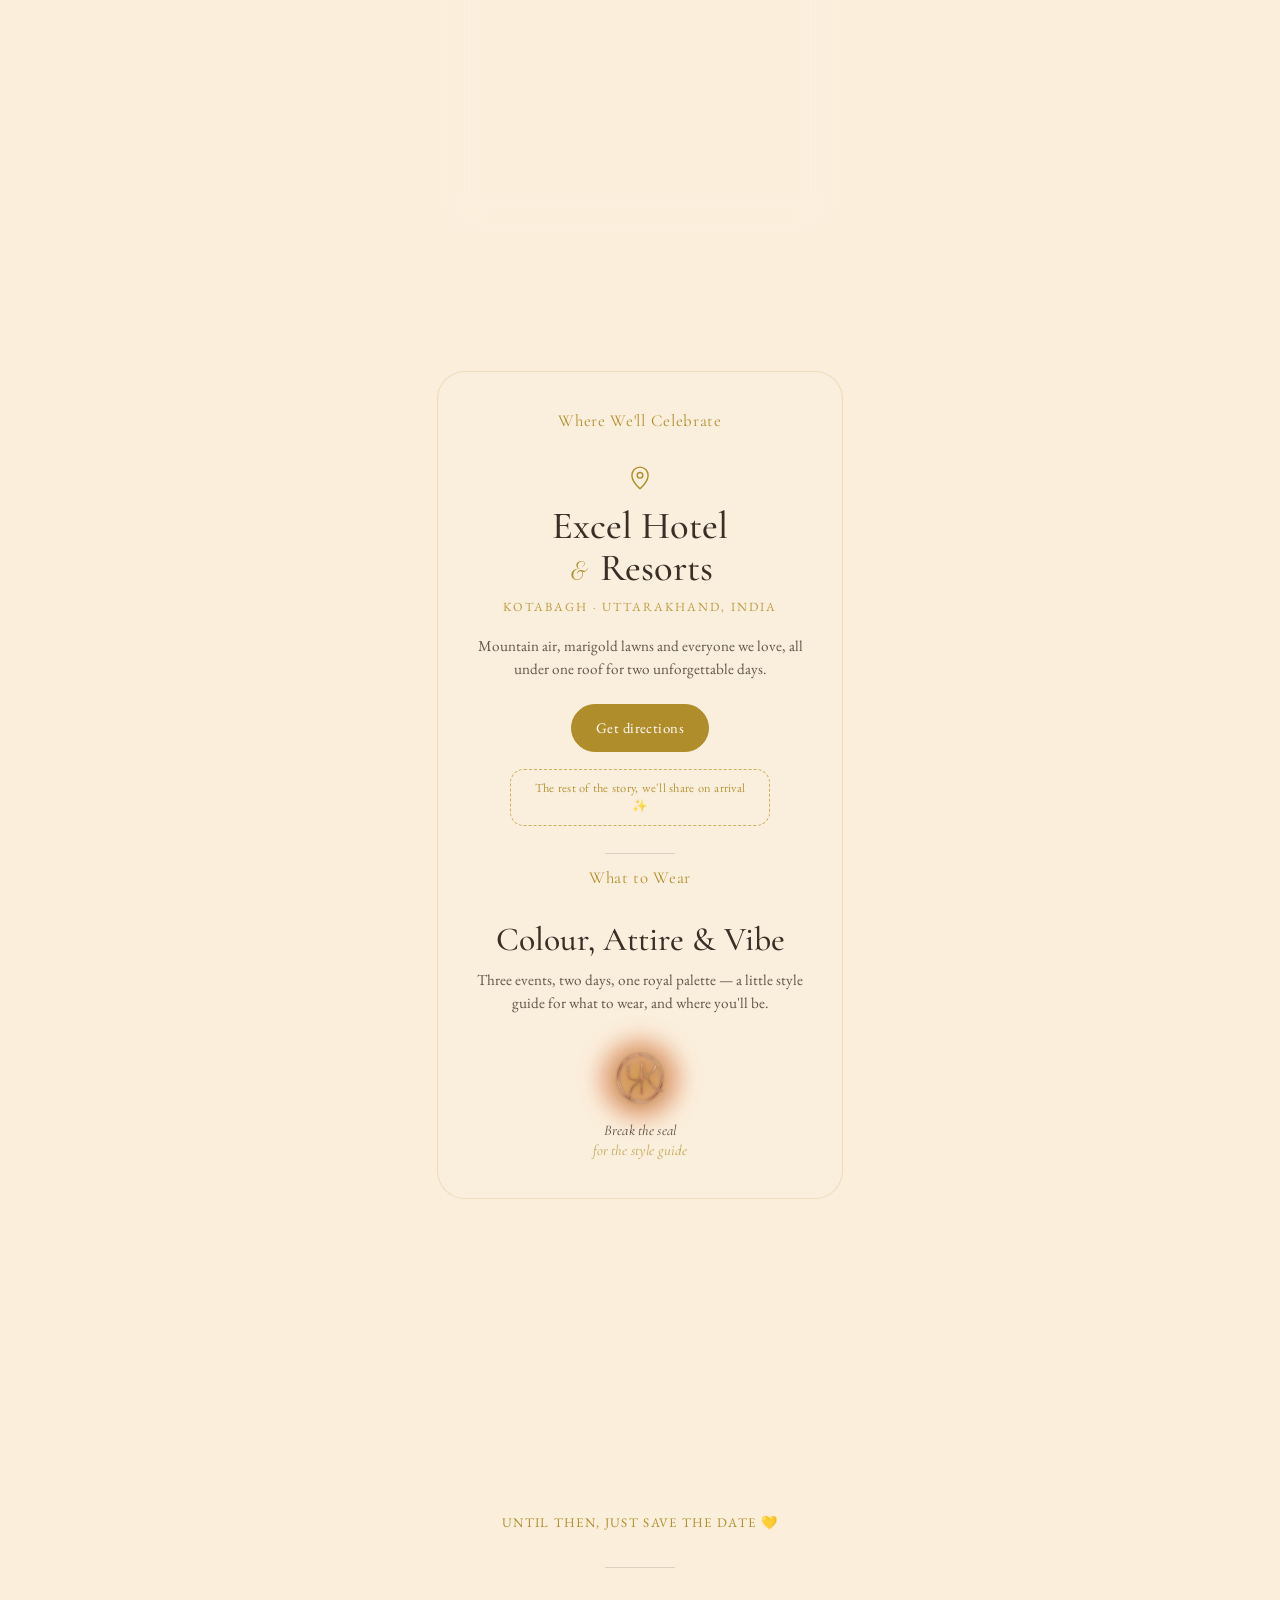
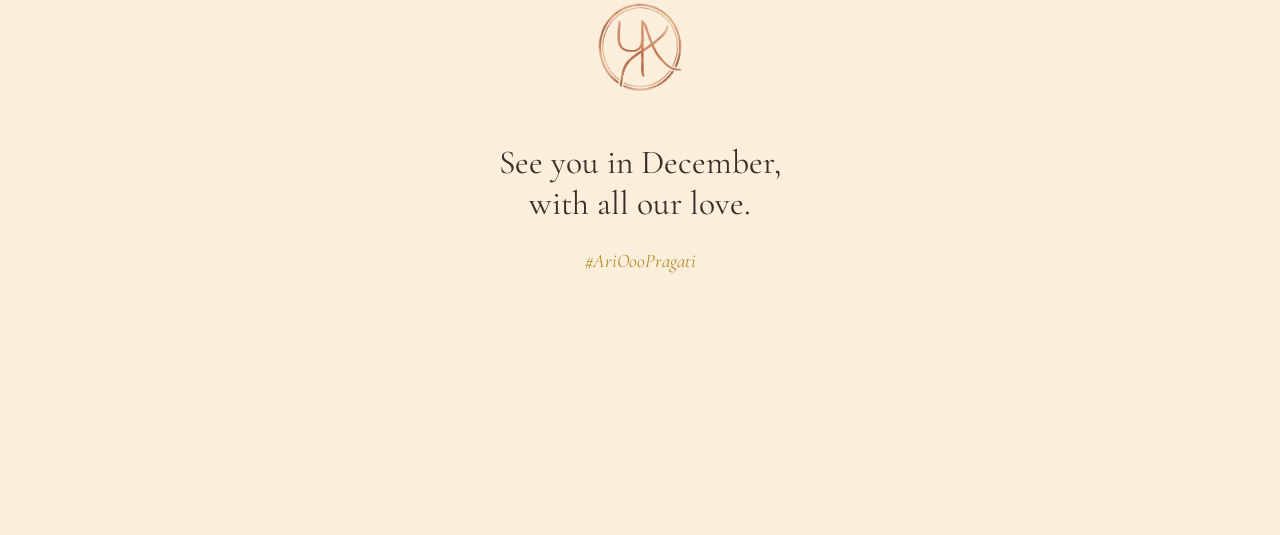
==== commit 7d0b202a: "update venue details" ====
--- a/index.html
+++ b/index.html
@@ -115,9 +115,14 @@
         <path d="M12 2C7.86 2 4.5 5.36 4.5 9.5 4.5 15.13 12 22 12 22s7.5-6.87 7.5-12.5C19.5 5.36 16.14 2 12 2z" fill="none" stroke="currentColor" stroke-width="1.3" stroke-linejoin="round"/>
         <circle cx="12" cy="9.5" r="2.6" fill="none" stroke="currentColor" stroke-width="1.3"/>
       </svg>
-      <h2 class="venue-teaser-title">Jim Corbett</h2>
-      <p class="venue-teaser-state">Uttarakhand, India</p>
-      <span class="details-note">Exact venue &amp; timings — coming soon</span>
+      <h2 class="venue-teaser-title">Excel Hotel<br><span class="venue-amp">&amp;</span> Resorts</h2>
+      <p class="venue-teaser-state">Kotabagh · Uttarakhand, India</p>
+      <p class="venue-teaser-sub">Mountain air, marigold lawns and everyone we love, all under one roof for two unforgettable days.</p>
+
+      <a class="btn btn-primary venue-directions" id="directions-btn" href="https://www.google.com/maps/search/?api=1&amp;query=Excel+Hotel+and+Resorts+Kotabagh+Uttarakhand" target="_blank" rel="noopener">
+        <span>Get directions</span>
+      </a>
+      <span class="details-note">The rest of the story, we'll share on arrival ✨</span>
 
       <div class="divider teaser-divider"></div>
 
--- a/css/style.css
+++ b/css/style.css
@@ -696,6 +696,19 @@
   max-width: 340px;
 }
 .venue-teaser-wrapper .coming-soon-badge{ margin-top: .3rem; }
+.venue-teaser-title{ line-height: 1.1; }
+.venue-amp{
+  font-family: var(--font-script);
+  font-size: .62em;
+  color: var(--gold);
+  display: inline-block;
+  margin: 0 .1em;
+}
+.venue-directions{
+  margin-top: .9rem;
+  text-decoration: none;
+  display: inline-block;
+}
 .teaser-divider{ margin: 1.1rem auto .3rem; }
 .details-note{
   margin-top: .5rem;
